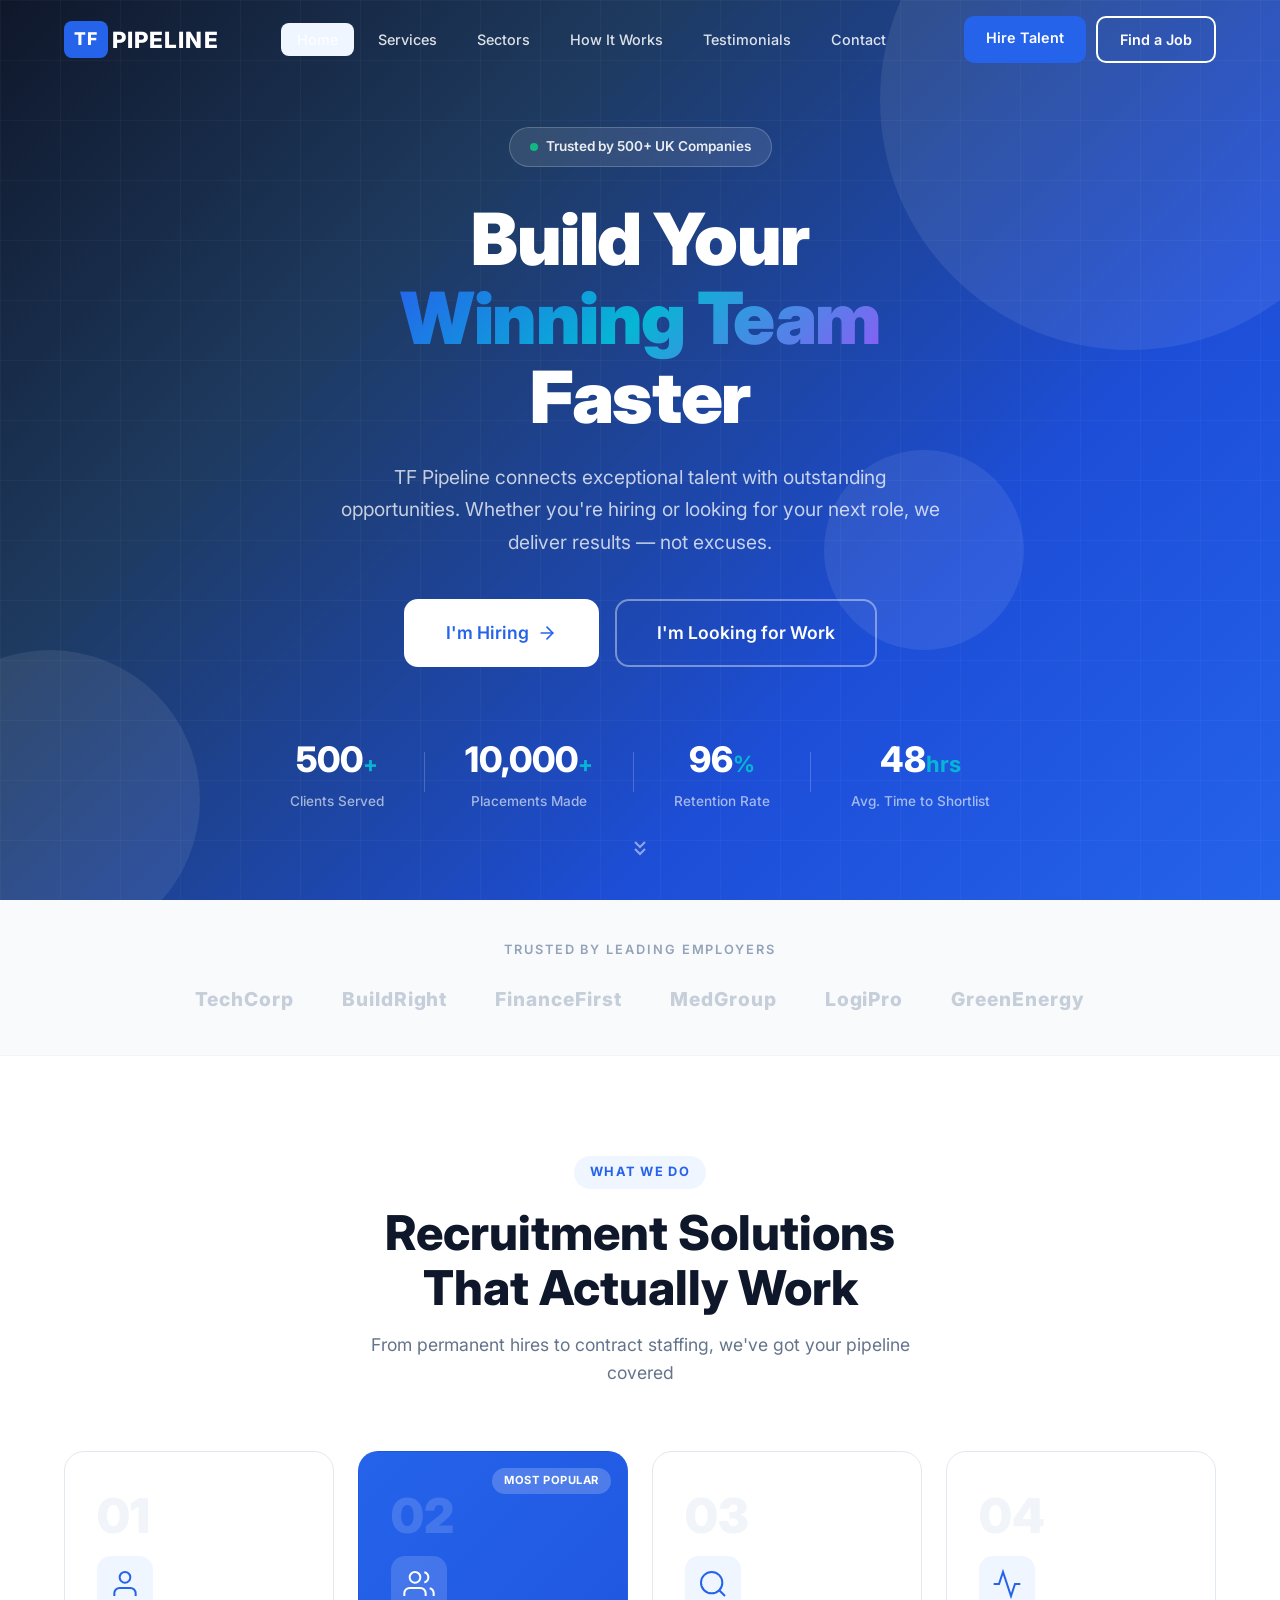
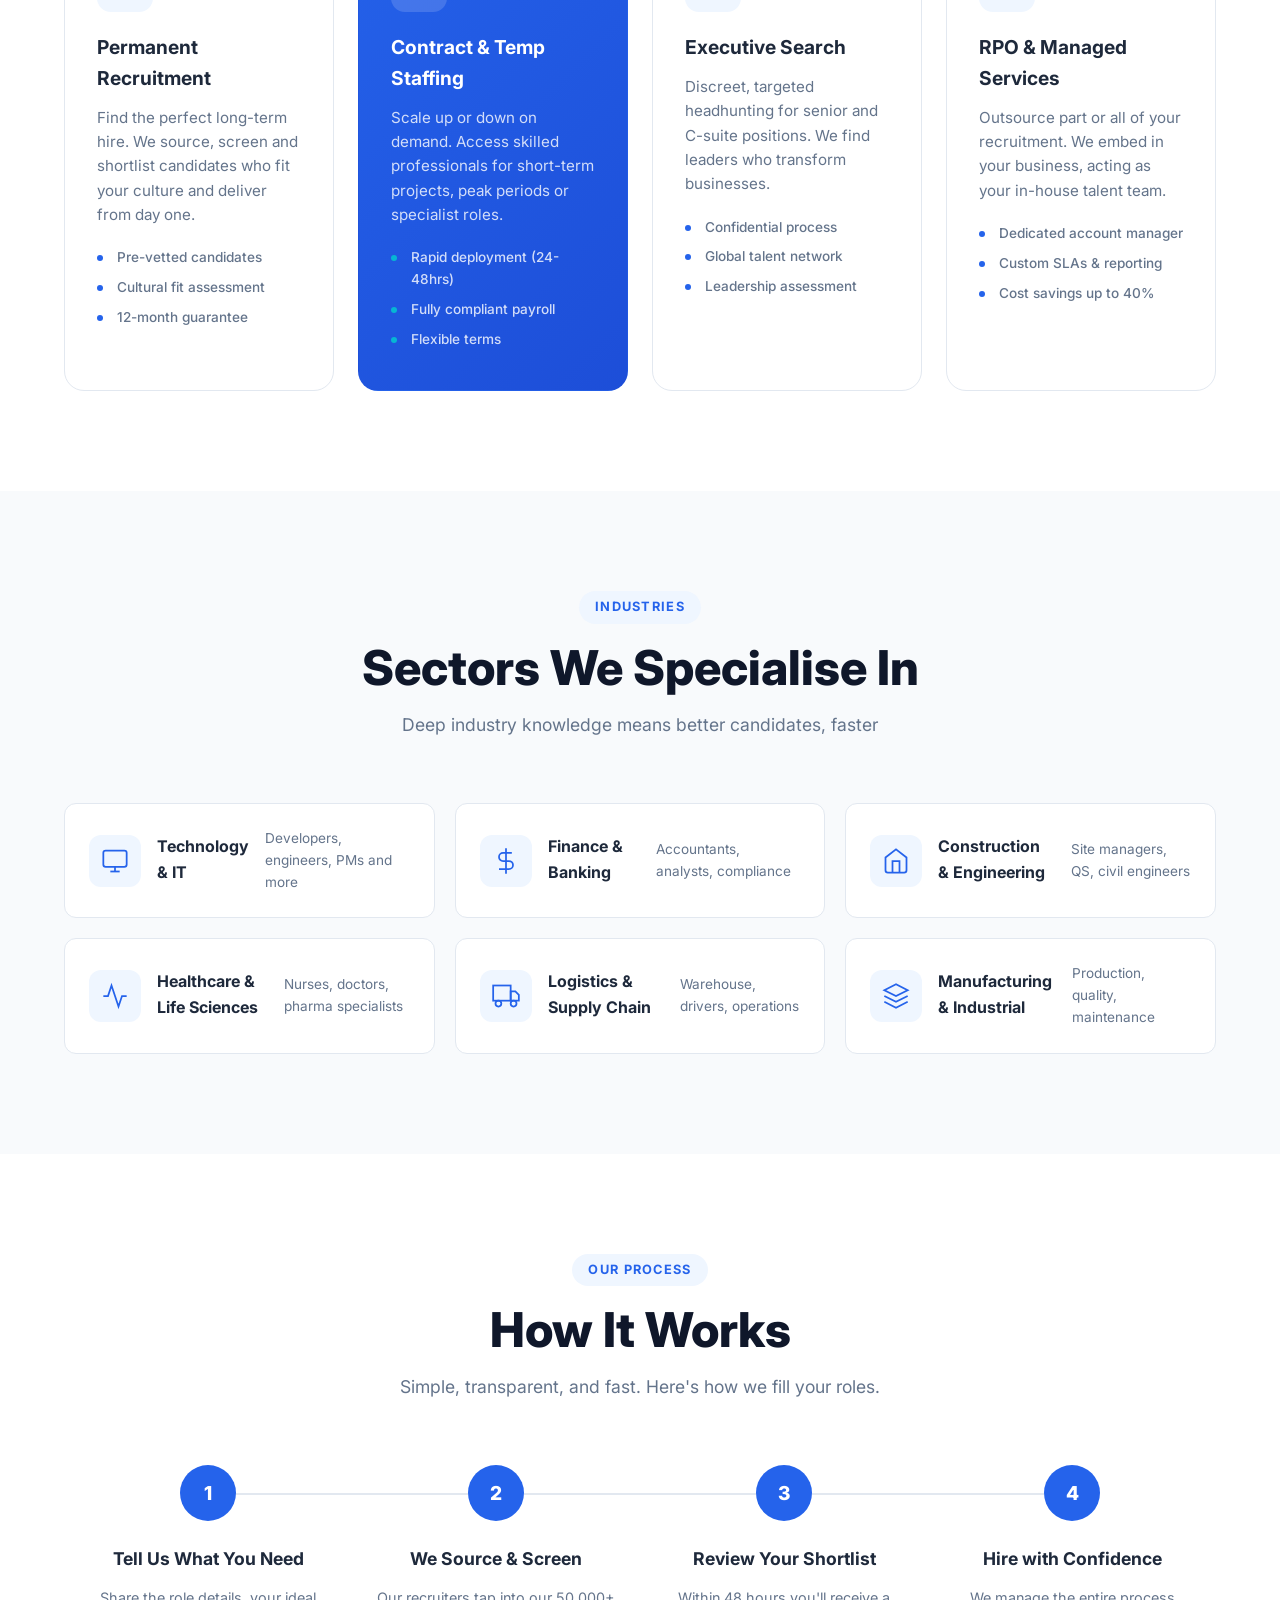
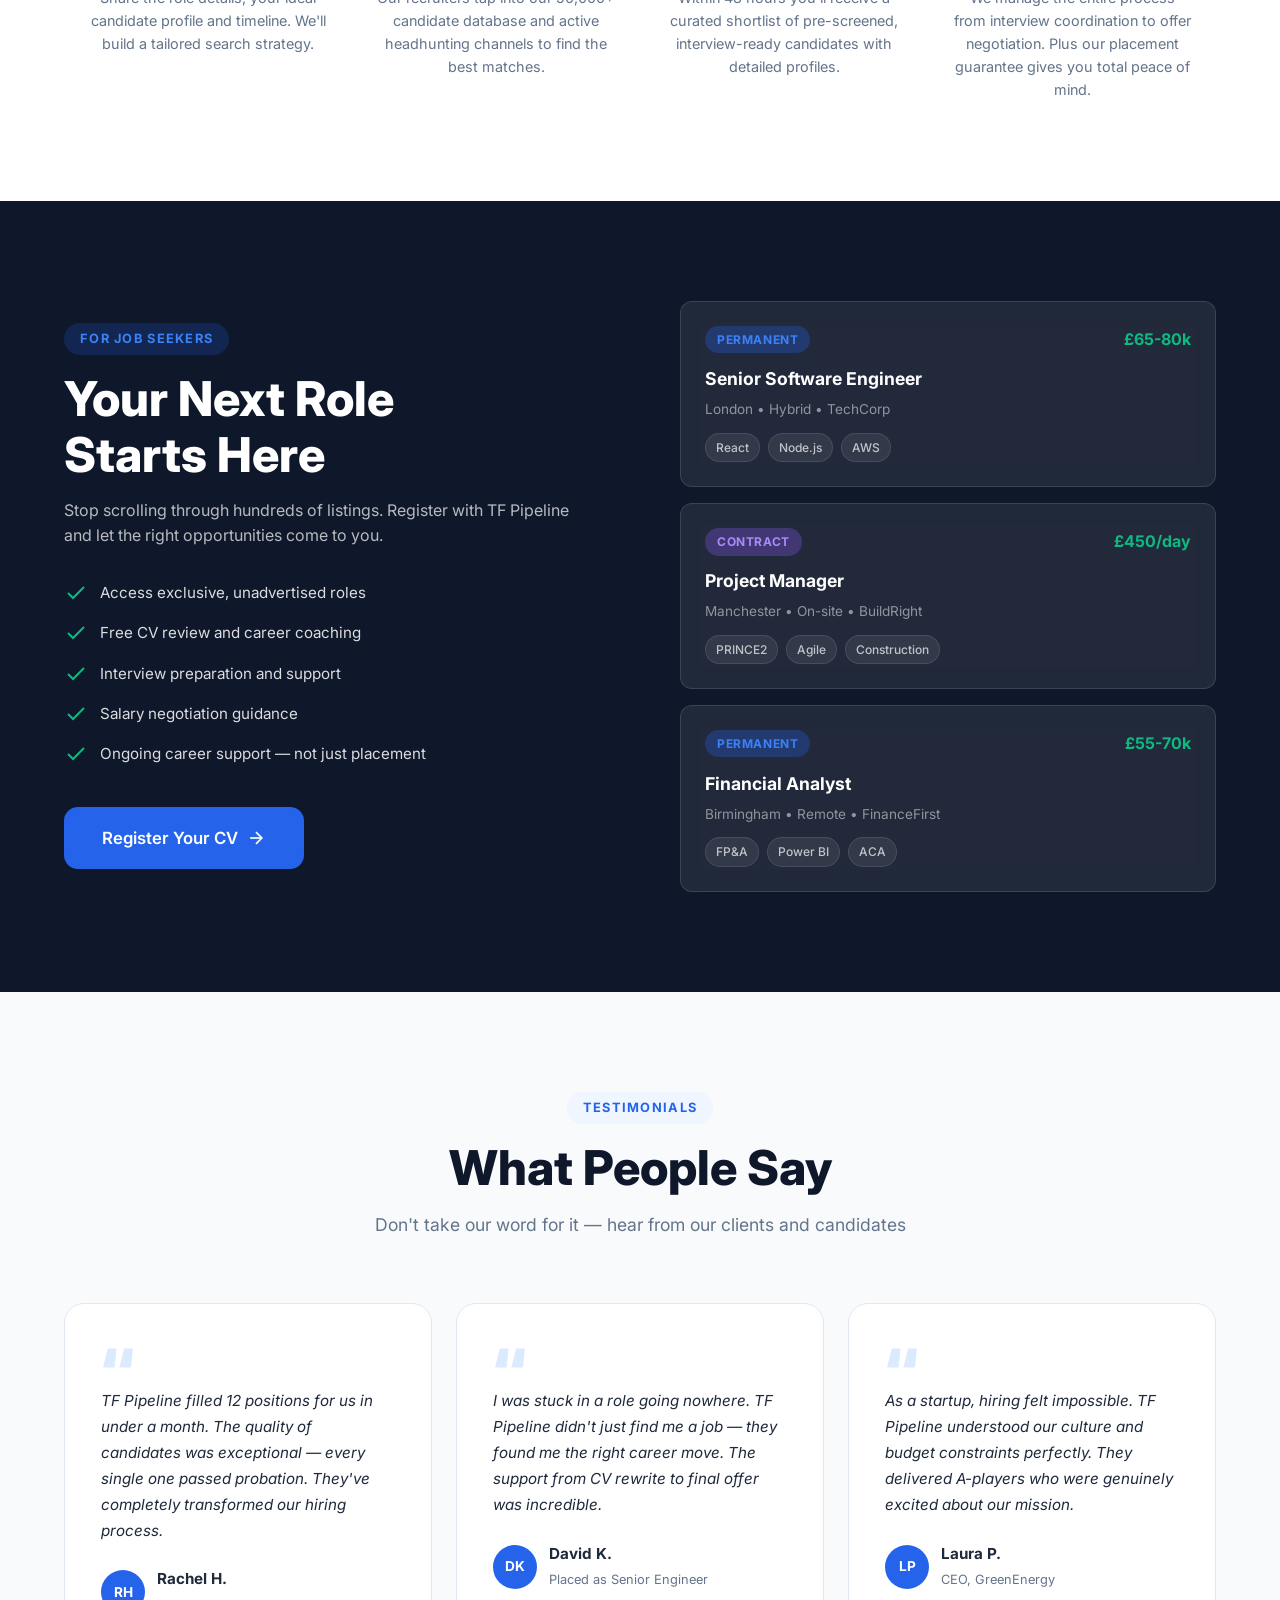
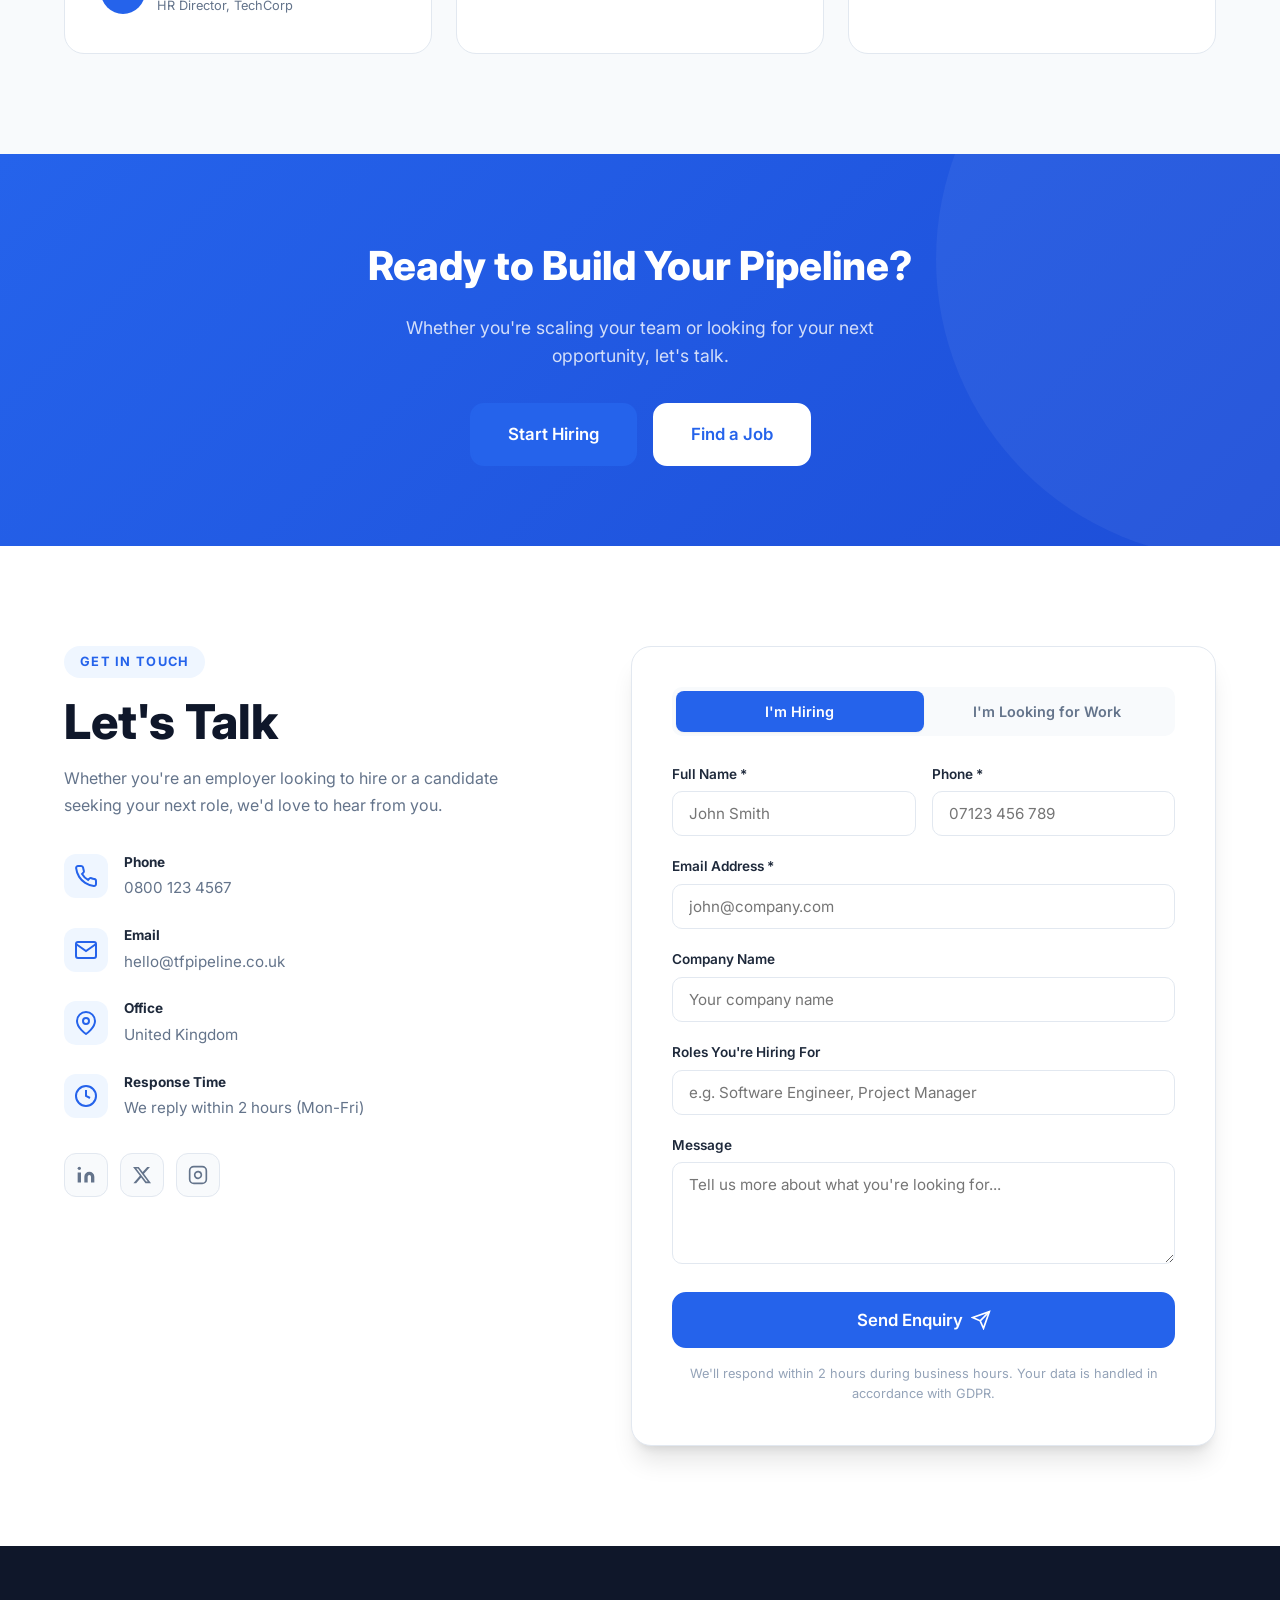
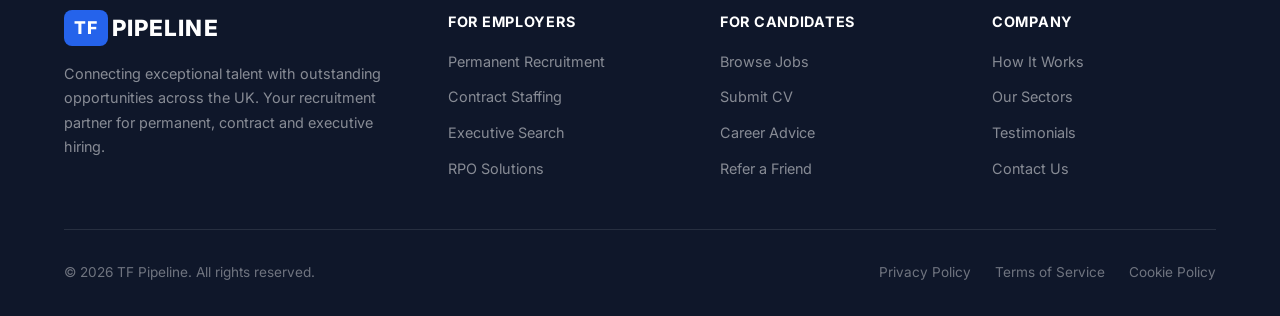
==== index.html @ c21605a0 "Build complete TF Pipeline recruitment website from scratch Professional recruitment agency website " ====
<!DOCTYPE html>
<html lang="en">
<head>
    <meta charset="UTF-8">
    <meta name="viewport" content="width=device-width, initial-scale=1.0">
    <meta name="description" content="TF Pipeline - The UK's leading recruitment agency. Connecting exceptional talent with outstanding opportunities across industries. Fast, reliable, results-driven hiring solutions.">
    <meta name="keywords" content="recruitment, hiring, talent pipeline, staffing, jobs, UK recruitment agency, executive search, contract staffing, permanent recruitment, TF Pipeline">
    <meta name="author" content="TF Pipeline">
    <meta name="robots" content="index, follow">
    <meta property="og:title" content="TF Pipeline | Recruitment That Delivers Results">
    <meta property="og:description" content="The UK's leading recruitment agency. Connecting exceptional talent with outstanding opportunities. Fast, reliable, results-driven.">
    <meta property="og:type" content="website">
    <meta property="og:url" content="https://www.tfpipeline.co.uk">
    <title>TF Pipeline | Recruitment That Delivers Results</title>
    <link rel="canonical" href="https://www.tfpipeline.co.uk">
    <link rel="preconnect" href="https://fonts.googleapis.com">
    <link rel="preconnect" href="https://fonts.gstatic.com" crossorigin>
    <link href="https://fonts.googleapis.com/css2?family=Inter:wght@400;500;600;700;800;900&display=swap" rel="stylesheet">
    <link rel="stylesheet" href="styles.css">
</head>
<body>
    <!-- Navigation -->
    <nav class="navbar" id="navbar">
        <div class="container nav-container">
            <a href="#" class="logo">
                <span class="logo-tf">TF</span>
                <span class="logo-pipeline">PIPELINE</span>
            </a>
            <button class="nav-toggle" id="navToggle" aria-label="Toggle navigation">
                <span></span>
                <span></span>
                <span></span>
            </button>
            <ul class="nav-links" id="navLinks">
                <li><a href="#home">Home</a></li>
                <li><a href="#services">Services</a></li>
                <li><a href="#sectors">Sectors</a></li>
                <li><a href="#how-it-works">How It Works</a></li>
                <li><a href="#testimonials">Testimonials</a></li>
                <li><a href="#contact">Contact</a></li>
            </ul>
            <div class="nav-actions">
                <a href="#contact" class="nav-cta">Hire Talent</a>
                <a href="#jobs" class="nav-cta-outline">Find a Job</a>
            </div>
        </div>
    </nav>

    <!-- Hero Section -->
    <section class="hero" id="home">
        <div class="hero-bg">
            <div class="hero-gradient"></div>
            <div class="hero-grid-pattern"></div>
            <div class="floating-shapes">
                <div class="shape shape-1"></div>
                <div class="shape shape-2"></div>
                <div class="shape shape-3"></div>
            </div>
        </div>
        <div class="container hero-content">
            <div class="hero-badge">
                <span class="badge-dot"></span>
                Trusted by 500+ UK Companies
            </div>
            <h1 class="hero-title">
                Build Your<br>
                <span class="text-gradient">Winning Team</span><br>
                Faster
            </h1>
            <p class="hero-subtitle">
                TF Pipeline connects exceptional talent with outstanding opportunities.
                Whether you're hiring or looking for your next role, we deliver results &mdash; not excuses.
            </p>
            <div class="hero-ctas">
                <a href="#contact" class="btn btn-primary btn-lg">
                    I'm Hiring
                    <svg width="20" height="20" viewBox="0 0 24 24" fill="none" stroke="currentColor" stroke-width="2" stroke-linecap="round" stroke-linejoin="round"><line x1="5" y1="12" x2="19" y2="12"/><polyline points="12 5 19 12 12 19"/></svg>
                </a>
                <a href="#jobs" class="btn btn-outline btn-lg">
                    I'm Looking for Work
                </a>
            </div>
            <div class="hero-stats">
                <div class="stat">
                    <span class="stat-number" data-target="500">0</span><span class="stat-plus">+</span>
                    <span class="stat-label">Clients Served</span>
                </div>
                <div class="stat-divider"></div>
                <div class="stat">
                    <span class="stat-number" data-target="10000">0</span><span class="stat-plus">+</span>
                    <span class="stat-label">Placements Made</span>
                </div>
                <div class="stat-divider"></div>
                <div class="stat">
                    <span class="stat-number" data-target="96">0</span><span class="stat-percent">%</span>
                    <span class="stat-label">Retention Rate</span>
                </div>
                <div class="stat-divider"></div>
                <div class="stat">
                    <span class="stat-number" data-target="48">0</span><span class="stat-unit">hrs</span>
                    <span class="stat-label">Avg. Time to Shortlist</span>
                </div>
            </div>
        </div>
        <div class="hero-scroll">
            <a href="#services" aria-label="Scroll to services">
                <svg width="24" height="24" viewBox="0 0 24 24" fill="none" stroke="currentColor" stroke-width="2"><polyline points="7 13 12 18 17 13"/><polyline points="7 6 12 11 17 6"/></svg>
            </a>
        </div>
    </section>

    <!-- Trusted By Bar -->
    <section class="trusted-bar">
        <div class="container">
            <p class="trusted-label">Trusted by leading employers</p>
            <div class="trusted-logos">
                <div class="trusted-logo">TechCorp</div>
                <div class="trusted-logo">BuildRight</div>
                <div class="trusted-logo">FinanceFirst</div>
                <div class="trusted-logo">MedGroup</div>
                <div class="trusted-logo">LogiPro</div>
                <div class="trusted-logo">GreenEnergy</div>
            </div>
        </div>
    </section>

    <!-- Services Section -->
    <section class="services" id="services">
        <div class="container">
            <div class="section-header">
                <span class="section-tag">What We Do</span>
                <h2 class="section-title">Recruitment Solutions<br>That Actually Work</h2>
                <p class="section-subtitle">From permanent hires to contract staffing, we've got your pipeline covered</p>
            </div>
            <div class="services-grid">
                <div class="service-card">
                    <div class="service-number">01</div>
                    <div class="service-icon">
                        <svg width="32" height="32" viewBox="0 0 24 24" fill="none" stroke="currentColor" stroke-width="1.5"><path d="M20 21v-2a4 4 0 0 0-4-4H8a4 4 0 0 0-4 4v2"/><circle cx="12" cy="7" r="4"/></svg>
                    </div>
                    <h3>Permanent Recruitment</h3>
                    <p>Find the perfect long-term hire. We source, screen and shortlist candidates who fit your culture and deliver from day one.</p>
                    <ul class="service-features">
                        <li>Pre-vetted candidates</li>
                        <li>Cultural fit assessment</li>
                        <li>12-month guarantee</li>
                    </ul>
                </div>
                <div class="service-card featured">
                    <div class="service-badge">Most Popular</div>
                    <div class="service-number">02</div>
                    <div class="service-icon">
                        <svg width="32" height="32" viewBox="0 0 24 24" fill="none" stroke="currentColor" stroke-width="1.5"><path d="M17 21v-2a4 4 0 0 0-4-4H5a4 4 0 0 0-4 4v2"/><circle cx="9" cy="7" r="4"/><path d="M23 21v-2a4 4 0 0 0-3-3.87"/><path d="M16 3.13a4 4 0 0 1 0 7.75"/></svg>
                    </div>
                    <h3>Contract & Temp Staffing</h3>
                    <p>Scale up or down on demand. Access skilled professionals for short-term projects, peak periods or specialist roles.</p>
                    <ul class="service-features">
                        <li>Rapid deployment (24-48hrs)</li>
                        <li>Fully compliant payroll</li>
                        <li>Flexible terms</li>
                    </ul>
                </div>
                <div class="service-card">
                    <div class="service-number">03</div>
                    <div class="service-icon">
                        <svg width="32" height="32" viewBox="0 0 24 24" fill="none" stroke="currentColor" stroke-width="1.5"><circle cx="11" cy="11" r="8"/><line x1="21" y1="21" x2="16.65" y2="16.65"/></svg>
                    </div>
                    <h3>Executive Search</h3>
                    <p>Discreet, targeted headhunting for senior and C-suite positions. We find leaders who transform businesses.</p>
                    <ul class="service-features">
                        <li>Confidential process</li>
                        <li>Global talent network</li>
                        <li>Leadership assessment</li>
                    </ul>
                </div>
                <div class="service-card">
                    <div class="service-number">04</div>
                    <div class="service-icon">
                        <svg width="32" height="32" viewBox="0 0 24 24" fill="none" stroke="currentColor" stroke-width="1.5"><polyline points="22 12 18 12 15 21 9 3 6 12 2 12"/></svg>
                    </div>
                    <h3>RPO & Managed Services</h3>
                    <p>Outsource part or all of your recruitment. We embed in your business, acting as your in-house talent team.</p>
                    <ul class="service-features">
                        <li>Dedicated account manager</li>
                        <li>Custom SLAs & reporting</li>
                        <li>Cost savings up to 40%</li>
                    </ul>
                </div>
            </div>
        </div>
    </section>

    <!-- Sectors Section -->
    <section class="sectors" id="sectors">
        <div class="container">
            <div class="section-header">
                <span class="section-tag">Industries</span>
                <h2 class="section-title">Sectors We Specialise In</h2>
                <p class="section-subtitle">Deep industry knowledge means better candidates, faster</p>
            </div>
            <div class="sectors-grid">
                <div class="sector-card">
                    <div class="sector-icon">
                        <svg width="28" height="28" viewBox="0 0 24 24" fill="none" stroke="currentColor" stroke-width="1.5"><rect x="2" y="3" width="20" height="14" rx="2" ry="2"/><line x1="8" y1="21" x2="16" y2="21"/><line x1="12" y1="17" x2="12" y2="21"/></svg>
                    </div>
                    <h4>Technology & IT</h4>
                    <p>Developers, engineers, PMs and more</p>
                </div>
                <div class="sector-card">
                    <div class="sector-icon">
                        <svg width="28" height="28" viewBox="0 0 24 24" fill="none" stroke="currentColor" stroke-width="1.5"><line x1="12" y1="1" x2="12" y2="23"/><path d="M17 5H9.5a3.5 3.5 0 0 0 0 7h5a3.5 3.5 0 0 1 0 7H6"/></svg>
                    </div>
                    <h4>Finance & Banking</h4>
                    <p>Accountants, analysts, compliance</p>
                </div>
                <div class="sector-card">
                    <div class="sector-icon">
                        <svg width="28" height="28" viewBox="0 0 24 24" fill="none" stroke="currentColor" stroke-width="1.5"><path d="M3 9l9-7 9 7v11a2 2 0 0 1-2 2H5a2 2 0 0 1-2-2z"/><polyline points="9 22 9 12 15 12 15 22"/></svg>
                    </div>
                    <h4>Construction & Engineering</h4>
                    <p>Site managers, QS, civil engineers</p>
                </div>
                <div class="sector-card">
                    <div class="sector-icon">
                        <svg width="28" height="28" viewBox="0 0 24 24" fill="none" stroke="currentColor" stroke-width="1.5"><path d="M22 12h-4l-3 9L9 3l-3 9H2"/></svg>
                    </div>
                    <h4>Healthcare & Life Sciences</h4>
                    <p>Nurses, doctors, pharma specialists</p>
                </div>
                <div class="sector-card">
                    <div class="sector-icon">
                        <svg width="28" height="28" viewBox="0 0 24 24" fill="none" stroke="currentColor" stroke-width="1.5"><rect x="1" y="3" width="15" height="13"/><polygon points="16 8 20 8 23 11 23 16 16 16 16 8"/><circle cx="5.5" cy="18.5" r="2.5"/><circle cx="18.5" cy="18.5" r="2.5"/></svg>
                    </div>
                    <h4>Logistics & Supply Chain</h4>
                    <p>Warehouse, drivers, operations</p>
                </div>
                <div class="sector-card">
                    <div class="sector-icon">
                        <svg width="28" height="28" viewBox="0 0 24 24" fill="none" stroke="currentColor" stroke-width="1.5"><path d="M12 2L2 7l10 5 10-5-10-5z"/><path d="M2 17l10 5 10-5"/><path d="M2 12l10 5 10-5"/></svg>
                    </div>
                    <h4>Manufacturing & Industrial</h4>
                    <p>Production, quality, maintenance</p>
                </div>
            </div>
        </div>
    </section>

    <!-- How It Works -->
    <section class="how-it-works" id="how-it-works">
        <div class="container">
            <div class="section-header">
                <span class="section-tag">Our Process</span>
                <h2 class="section-title">How It Works</h2>
                <p class="section-subtitle">Simple, transparent, and fast. Here's how we fill your roles.</p>
            </div>
            <div class="steps-grid">
                <div class="step-card">
                    <div class="step-number">1</div>
                    <div class="step-line"></div>
                    <h3>Tell Us What You Need</h3>
                    <p>Share the role details, your ideal candidate profile and timeline. We'll build a tailored search strategy.</p>
                </div>
                <div class="step-card">
                    <div class="step-number">2</div>
                    <div class="step-line"></div>
                    <h3>We Source & Screen</h3>
                    <p>Our recruiters tap into our 50,000+ candidate database and active headhunting channels to find the best matches.</p>
                </div>
                <div class="step-card">
                    <div class="step-number">3</div>
                    <div class="step-line"></div>
                    <h3>Review Your Shortlist</h3>
                    <p>Within 48 hours you'll receive a curated shortlist of pre-screened, interview-ready candidates with detailed profiles.</p>
                </div>
                <div class="step-card">
                    <div class="step-number">4</div>
                    <h3>Hire with Confidence</h3>
                    <p>We manage the entire process from interview coordination to offer negotiation. Plus our placement guarantee gives you total peace of mind.</p>
                </div>
            </div>
        </div>
    </section>

    <!-- For Candidates Section -->
    <section class="candidates" id="jobs">
        <div class="container">
            <div class="candidates-grid">
                <div class="candidates-content">
                    <span class="section-tag">For Job Seekers</span>
                    <h2 class="section-title">Your Next Role<br>Starts Here</h2>
                    <p>Stop scrolling through hundreds of listings. Register with TF Pipeline and let the right opportunities come to you.</p>
                    <div class="candidate-perks">
                        <div class="perk">
                            <svg width="24" height="24" viewBox="0 0 24 24" fill="none" stroke="currentColor" stroke-width="2"><polyline points="20 6 9 17 4 12"/></svg>
                            <span>Access exclusive, unadvertised roles</span>
                        </div>
                        <div class="perk">
                            <svg width="24" height="24" viewBox="0 0 24 24" fill="none" stroke="currentColor" stroke-width="2"><polyline points="20 6 9 17 4 12"/></svg>
                            <span>Free CV review and career coaching</span>
                        </div>
                        <div class="perk">
                            <svg width="24" height="24" viewBox="0 0 24 24" fill="none" stroke="currentColor" stroke-width="2"><polyline points="20 6 9 17 4 12"/></svg>
                            <span>Interview preparation and support</span>
                        </div>
                        <div class="perk">
                            <svg width="24" height="24" viewBox="0 0 24 24" fill="none" stroke="currentColor" stroke-width="2"><polyline points="20 6 9 17 4 12"/></svg>
                            <span>Salary negotiation guidance</span>
                        </div>
                        <div class="perk">
                            <svg width="24" height="24" viewBox="0 0 24 24" fill="none" stroke="currentColor" stroke-width="2"><polyline points="20 6 9 17 4 12"/></svg>
                            <span>Ongoing career support &mdash; not just placement</span>
                        </div>
                    </div>
                    <a href="#contact" class="btn btn-primary btn-lg">
                        Register Your CV
                        <svg width="20" height="20" viewBox="0 0 24 24" fill="none" stroke="currentColor" stroke-width="2"><line x1="5" y1="12" x2="19" y2="12"/><polyline points="12 5 19 12 12 19"/></svg>
                    </a>
                </div>
                <div class="candidates-visual">
                    <div class="job-cards-stack">
                        <div class="job-card-preview">
                            <div class="job-card-header">
                                <span class="job-type">Permanent</span>
                                <span class="job-salary">&#163;65-80k</span>
                            </div>
                            <h4>Senior Software Engineer</h4>
                            <p>London &bull; Hybrid &bull; TechCorp</p>
                            <div class="job-tags">
                                <span>React</span><span>Node.js</span><span>AWS</span>
                            </div>
                        </div>
                        <div class="job-card-preview">
                            <div class="job-card-header">
                                <span class="job-type contract">Contract</span>
                                <span class="job-salary">&#163;450/day</span>
                            </div>
                            <h4>Project Manager</h4>
                            <p>Manchester &bull; On-site &bull; BuildRight</p>
                            <div class="job-tags">
                                <span>PRINCE2</span><span>Agile</span><span>Construction</span>
                            </div>
                        </div>
                        <div class="job-card-preview">
                            <div class="job-card-header">
                                <span class="job-type">Permanent</span>
                                <span class="job-salary">&#163;55-70k</span>
                            </div>
                            <h4>Financial Analyst</h4>
                            <p>Birmingham &bull; Remote &bull; FinanceFirst</p>
                            <div class="job-tags">
                                <span>FP&amp;A</span><span>Power BI</span><span>ACA</span>
                            </div>
                        </div>
                    </div>
                </div>
            </div>
        </div>
    </section>

    <!-- Testimonials -->
    <section class="testimonials" id="testimonials">
        <div class="container">
            <div class="section-header">
                <span class="section-tag">Testimonials</span>
                <h2 class="section-title">What People Say</h2>
                <p class="section-subtitle">Don't take our word for it &mdash; hear from our clients and candidates</p>
            </div>
            <div class="testimonials-grid">
                <div class="testimonial-card">
                    <div class="testimonial-quote">&ldquo;</div>
                    <p>TF Pipeline filled 12 positions for us in under a month. The quality of candidates was exceptional &mdash; every single one passed probation. They've completely transformed our hiring process.</p>
                    <div class="testimonial-author">
                        <div class="testimonial-avatar">RH</div>
                        <div>
                            <strong>Rachel H.</strong>
                            <span>HR Director, TechCorp</span>
                        </div>
                    </div>
                </div>
                <div class="testimonial-card">
                    <div class="testimonial-quote">&ldquo;</div>
                    <p>I was stuck in a role going nowhere. TF Pipeline didn't just find me a job &mdash; they found me the right career move. The support from CV rewrite to final offer was incredible.</p>
                    <div class="testimonial-author">
                        <div class="testimonial-avatar">DK</div>
                        <div>
                            <strong>David K.</strong>
                            <span>Placed as Senior Engineer</span>
                        </div>
                    </div>
                </div>
                <div class="testimonial-card">
                    <div class="testimonial-quote">&ldquo;</div>
                    <p>As a startup, hiring felt impossible. TF Pipeline understood our culture and budget constraints perfectly. They delivered A-players who were genuinely excited about our mission.</p>
                    <div class="testimonial-author">
                        <div class="testimonial-avatar">LP</div>
                        <div>
                            <strong>Laura P.</strong>
                            <span>CEO, GreenEnergy</span>
                        </div>
                    </div>
                </div>
            </div>
        </div>
    </section>

    <!-- CTA Section -->
    <section class="cta-section">
        <div class="container">
            <div class="cta-content">
                <h2>Ready to Build Your Pipeline?</h2>
                <p>Whether you're scaling your team or looking for your next opportunity, let's talk.</p>
                <div class="cta-buttons">
                    <a href="#contact" class="btn btn-primary btn-lg">Start Hiring</a>
                    <a href="#contact" class="btn btn-white btn-lg">Find a Job</a>
                </div>
            </div>
        </div>
    </section>

    <!-- Contact Section -->
    <section class="contact" id="contact">
        <div class="container">
            <div class="contact-grid">
                <div class="contact-info">
                    <span class="section-tag">Get In Touch</span>
                    <h2 class="section-title">Let's Talk</h2>
                    <p>Whether you're an employer looking to hire or a candidate seeking your next role, we'd love to hear from you.</p>
                    <div class="contact-details">
                        <div class="contact-item">
                            <svg width="24" height="24" viewBox="0 0 24 24" fill="none" stroke="currentColor" stroke-width="2"><path d="M22 16.92v3a2 2 0 0 1-2.18 2 19.79 19.79 0 0 1-8.63-3.07 19.5 19.5 0 0 1-6-6 19.79 19.79 0 0 1-3.07-8.67A2 2 0 0 1 4.11 2h3a2 2 0 0 1 2 1.72c.127.96.361 1.903.7 2.81a2 2 0 0 1-.45 2.11L8.09 9.91a16 16 0 0 0 6 6l1.27-1.27a2 2 0 0 1 2.11-.45c.907.339 1.85.573 2.81.7A2 2 0 0 1 22 16.92z"/></svg>
                            <div>
                                <strong>Phone</strong>
                                <a href="tel:08001234567">0800 123 4567</a>
                            </div>
                        </div>
                        <div class="contact-item">
                            <svg width="24" height="24" viewBox="0 0 24 24" fill="none" stroke="currentColor" stroke-width="2"><path d="M4 4h16c1.1 0 2 .9 2 2v12c0 1.1-.9 2-2 2H4c-1.1 0-2-.9-2-2V6c0-1.1.9-2 2-2z"/><polyline points="22,6 12,13 2,6"/></svg>
                            <div>
                                <strong>Email</strong>
                                <a href="mailto:hello@tfpipeline.co.uk">hello@tfpipeline.co.uk</a>
                            </div>
                        </div>
                        <div class="contact-item">
                            <svg width="24" height="24" viewBox="0 0 24 24" fill="none" stroke="currentColor" stroke-width="2"><path d="M21 10c0 7-9 13-9 13s-9-6-9-13a9 9 0 0 1 18 0z"/><circle cx="12" cy="10" r="3"/></svg>
                            <div>
                                <strong>Office</strong>
                                <span>United Kingdom</span>
                            </div>
                        </div>
                        <div class="contact-item">
                            <svg width="24" height="24" viewBox="0 0 24 24" fill="none" stroke="currentColor" stroke-width="2"><circle cx="12" cy="12" r="10"/><polyline points="12 6 12 12 16 14"/></svg>
                            <div>
                                <strong>Response Time</strong>
                                <span>We reply within 2 hours (Mon-Fri)</span>
                            </div>
                        </div>
                    </div>
                    <div class="social-links">
                        <a href="#" aria-label="LinkedIn" class="social-link">
                            <svg width="20" height="20" viewBox="0 0 24 24" fill="currentColor"><path d="M16 8a6 6 0 0 1 6 6v7h-4v-7a2 2 0 0 0-2-2 2 2 0 0 0-2 2v7h-4v-7a6 6 0 0 1 6-6z"/><rect x="2" y="9" width="4" height="12"/><circle cx="4" cy="4" r="2"/></svg>
                        </a>
                        <a href="#" aria-label="Twitter" class="social-link">
                            <svg width="20" height="20" viewBox="0 0 24 24" fill="currentColor"><path d="M18.244 2.25h3.308l-7.227 8.26 8.502 11.24H16.17l-5.214-6.817L4.99 21.75H1.68l7.73-8.835L1.254 2.25H8.08l4.713 6.231zm-1.161 17.52h1.833L7.084 4.126H5.117z"/></svg>
                        </a>
                        <a href="#" aria-label="Instagram" class="social-link">
                            <svg width="20" height="20" viewBox="0 0 24 24" fill="none" stroke="currentColor" stroke-width="2"><rect x="2" y="2" width="20" height="20" rx="5" ry="5"/><path d="M16 11.37A4 4 0 1 1 12.63 8 4 4 0 0 1 16 11.37z"/><line x1="17.5" y1="6.5" x2="17.51" y2="6.5"/></svg>
                        </a>
                    </div>
                </div>
                <div class="contact-form-wrapper">
                    <form class="contact-form" id="contactForm">
                        <div class="form-tabs">
                            <button type="button" class="form-tab active" data-tab="employer">I'm Hiring</button>
                            <button type="button" class="form-tab" data-tab="candidate">I'm Looking for Work</button>
                        </div>
                        <div class="form-row">
                            <div class="form-group">
                                <label for="name">Full Name *</label>
                                <input type="text" id="name" name="name" required placeholder="John Smith">
                            </div>
                            <div class="form-group">
                                <label for="phone">Phone *</label>
                                <input type="tel" id="phone" name="phone" required placeholder="07123 456 789">
                            </div>
                        </div>
                        <div class="form-group">
                            <label for="email">Email Address *</label>
                            <input type="email" id="email" name="email" required placeholder="john@company.com">
                        </div>
                        <div class="form-group employer-field">
                            <label for="company">Company Name</label>
                            <input type="text" id="company" name="company" placeholder="Your company name">
                        </div>
                        <div class="form-group employer-field">
                            <label for="roles">Roles You're Hiring For</label>
                            <input type="text" id="roles" name="roles" placeholder="e.g. Software Engineer, Project Manager">
                        </div>
                        <div class="form-group candidate-field" style="display:none;">
                            <label for="cv-upload">Upload CV (PDF, DOC)</label>
                            <div class="file-upload">
                                <input type="file" id="cv-upload" name="cv" accept=".pdf,.doc,.docx">
                                <div class="file-upload-label">
                                    <svg width="24" height="24" viewBox="0 0 24 24" fill="none" stroke="currentColor" stroke-width="2"><path d="M21 15v4a2 2 0 0 1-2 2H5a2 2 0 0 1-2-2v-4"/><polyline points="17 8 12 3 7 8"/><line x1="12" y1="3" x2="12" y2="15"/></svg>
                                    <span>Click to upload or drag and drop</span>
                                </div>
                            </div>
                        </div>
                        <div class="form-group candidate-field" style="display:none;">
                            <label for="desired-role">Desired Role / Industry</label>
                            <input type="text" id="desired-role" name="desired-role" placeholder="e.g. Marketing Manager, Finance">
                        </div>
                        <div class="form-group">
                            <label for="message">Message</label>
                            <textarea id="message" name="message" rows="4" placeholder="Tell us more about what you're looking for..."></textarea>
                        </div>
                        <button type="submit" class="btn btn-primary btn-lg btn-full">
                            Send Enquiry
                            <svg width="20" height="20" viewBox="0 0 24 24" fill="none" stroke="currentColor" stroke-width="2"><line x1="22" y1="2" x2="11" y2="13"/><polygon points="22 2 15 22 11 13 2 9 22 2"/></svg>
                        </button>
                        <p class="form-note">We'll respond within 2 hours during business hours. Your data is handled in accordance with GDPR.</p>
                    </form>
                </div>
            </div>
        </div>
    </section>

    <!-- Footer -->
    <footer class="footer">
        <div class="container">
            <div class="footer-grid">
                <div class="footer-brand">
                    <a href="#" class="logo">
                        <span class="logo-tf">TF</span>
                        <span class="logo-pipeline">PIPELINE</span>
                    </a>
                    <p>Connecting exceptional talent with outstanding opportunities across the UK. Your recruitment partner for permanent, contract and executive hiring.</p>
                </div>
                <div class="footer-links">
                    <h4>For Employers</h4>
                    <ul>
                        <li><a href="#services">Permanent Recruitment</a></li>
                        <li><a href="#services">Contract Staffing</a></li>
                        <li><a href="#services">Executive Search</a></li>
                        <li><a href="#services">RPO Solutions</a></li>
                    </ul>
                </div>
                <div class="footer-links">
                    <h4>For Candidates</h4>
                    <ul>
                        <li><a href="#jobs">Browse Jobs</a></li>
                        <li><a href="#contact">Submit CV</a></li>
                        <li><a href="#jobs">Career Advice</a></li>
                        <li><a href="#contact">Refer a Friend</a></li>
                    </ul>
                </div>
                <div class="footer-links">
                    <h4>Company</h4>
                    <ul>
                        <li><a href="#how-it-works">How It Works</a></li>
                        <li><a href="#sectors">Our Sectors</a></li>
                        <li><a href="#testimonials">Testimonials</a></li>
                        <li><a href="#contact">Contact Us</a></li>
                    </ul>
                </div>
            </div>
            <div class="footer-bottom">
                <p>&copy; 2026 TF Pipeline. All rights reserved.</p>
                <div class="footer-legal">
                    <a href="#">Privacy Policy</a>
                    <a href="#">Terms of Service</a>
                    <a href="#">Cookie Policy</a>
                </div>
            </div>
        </div>
    </footer>

    <!-- Back to Top -->
    <button class="back-to-top" id="backToTop" aria-label="Back to top">
        <svg width="24" height="24" viewBox="0 0 24 24" fill="none" stroke="currentColor" stroke-width="2"><polyline points="18 15 12 9 6 15"/></svg>
    </button>

    <script src="script.js"></script>
</body>
</html>
---- styles.css ----
/* ==========================================
   TF PIPELINE - RECRUITMENT WEBSITE STYLES
   ========================================== */

/* CSS Variables */
:root {
    --primary: #2563eb;
    --primary-dark: #1d4ed8;
    --primary-light: #3b82f6;
    --primary-50: #eff6ff;
    --primary-100: #dbeafe;
    --secondary: #0f172a;
    --accent: #06b6d4;
    --accent-2: #8b5cf6;
    --success: #10b981;
    --warning: #f59e0b;
    --text: #1e293b;
    --text-light: #64748b;
    --text-lighter: #94a3b8;
    --bg: #ffffff;
    --bg-alt: #f8fafc;
    --bg-dark: #0f172a;
    --border: #e2e8f0;
    --border-light: #f1f5f9;
    --shadow-sm: 0 1px 2px rgba(0,0,0,0.05);
    --shadow: 0 4px 6px -1px rgba(0,0,0,0.1), 0 2px 4px -2px rgba(0,0,0,0.1);
    --shadow-md: 0 10px 15px -3px rgba(0,0,0,0.1), 0 4px 6px -4px rgba(0,0,0,0.1);
    --shadow-lg: 0 20px 25px -5px rgba(0,0,0,0.1), 0 8px 10px -6px rgba(0,0,0,0.1);
    --shadow-xl: 0 25px 50px -12px rgba(0,0,0,0.25);
    --radius: 12px;
    --radius-lg: 20px;
    --radius-full: 9999px;
    --transition: 0.3s cubic-bezier(0.4, 0, 0.2, 1);
    --font: 'Inter', -apple-system, BlinkMacSystemFont, 'Segoe UI', sans-serif;
}

/* Reset */
*, *::before, *::after {
    margin: 0;
    padding: 0;
    box-sizing: border-box;
}

html {
    scroll-behavior: smooth;
    scroll-padding-top: 80px;
}

body {
    font-family: var(--font);
    color: var(--text);
    background: var(--bg);
    line-height: 1.6;
    -webkit-font-smoothing: antialiased;
    overflow-x: hidden;
}

img { max-width: 100%; display: block; }
a { text-decoration: none; color: inherit; }
ul { list-style: none; }

.container {
    max-width: 1200px;
    margin: 0 auto;
    padding: 0 24px;
}

/* ==========================================
   TYPOGRAPHY
   ========================================== */
.section-tag {
    display: inline-block;
    font-size: 0.8rem;
    font-weight: 700;
    text-transform: uppercase;
    letter-spacing: 0.1em;
    color: var(--primary);
    background: var(--primary-50);
    padding: 6px 16px;
    border-radius: var(--radius-full);
    margin-bottom: 16px;
}

.section-title {
    font-size: clamp(2rem, 4vw, 3rem);
    font-weight: 800;
    line-height: 1.15;
    color: var(--secondary);
    margin-bottom: 16px;
}

.section-subtitle {
    font-size: 1.1rem;
    color: var(--text-light);
    max-width: 600px;
    margin: 0 auto;
}

.section-header {
    text-align: center;
    margin-bottom: 64px;
}

.text-gradient {
    background: linear-gradient(135deg, var(--primary) 0%, var(--accent) 50%, var(--accent-2) 100%);
    -webkit-background-clip: text;
    background-clip: text;
    -webkit-text-fill-color: transparent;
}

/* ==========================================
   BUTTONS
   ========================================== */
.btn {
    display: inline-flex;
    align-items: center;
    gap: 8px;
    font-family: var(--font);
    font-weight: 600;
    font-size: 0.95rem;
    padding: 12px 28px;
    border-radius: var(--radius);
    border: 2px solid transparent;
    cursor: pointer;
    transition: all var(--transition);
    white-space: nowrap;
}

.btn-primary {
    background: var(--primary);
    color: white;
    border-color: var(--primary);
}

.btn-primary:hover {
    background: var(--primary-dark);
    border-color: var(--primary-dark);
    transform: translateY(-2px);
    box-shadow: 0 8px 25px rgba(37, 99, 235, 0.35);
}

.btn-outline {
    background: transparent;
    color: var(--primary);
    border-color: var(--primary);
}

.btn-outline:hover {
    background: var(--primary);
    color: white;
    transform: translateY(-2px);
}

.btn-white {
    background: white;
    color: var(--primary);
    border-color: white;
}

.btn-white:hover {
    background: var(--primary-50);
    transform: translateY(-2px);
}

.btn-lg {
    padding: 16px 36px;
    font-size: 1.05rem;
    border-radius: 14px;
}

.btn-full {
    width: 100%;
    justify-content: center;
}

/* ==========================================
   NAVBAR
   ========================================== */
.navbar {
    position: fixed;
    top: 0;
    left: 0;
    right: 0;
    z-index: 1000;
    padding: 16px 0;
    transition: all var(--transition);
    background: transparent;
}

.navbar.scrolled {
    background: rgba(255,255,255,0.95);
    backdrop-filter: blur(20px);
    -webkit-backdrop-filter: blur(20px);
    box-shadow: var(--shadow);
    padding: 10px 0;
}

.nav-container {
    display: flex;
    align-items: center;
    justify-content: space-between;
    gap: 32px;
}

.logo {
    display: flex;
    align-items: center;
    gap: 4px;
    font-weight: 800;
    font-size: 1.4rem;
    z-index: 1001;
}

.logo-tf {
    background: var(--primary);
    color: white;
    padding: 4px 10px;
    border-radius: 8px;
    font-size: 1.1rem;
    letter-spacing: 0.05em;
}

.logo-pipeline {
    color: var(--secondary);
    letter-spacing: 0.05em;
}

.navbar:not(.scrolled) .logo-pipeline {
    color: white;
}

.nav-links {
    display: flex;
    align-items: center;
    gap: 8px;
}

.nav-links a {
    font-size: 0.9rem;
    font-weight: 500;
    padding: 8px 16px;
    border-radius: 8px;
    transition: all var(--transition);
    color: var(--text-light);
}

.navbar:not(.scrolled) .nav-links a {
    color: rgba(255,255,255,0.85);
}

.nav-links a:hover,
.nav-links a.active {
    color: var(--primary);
    background: var(--primary-50);
}

.navbar:not(.scrolled) .nav-links a:hover {
    color: white;
    background: rgba(255,255,255,0.15);
}

.nav-actions {
    display: flex;
    gap: 10px;
    z-index: 1001;
}

.nav-cta {
    font-size: 0.9rem;
    font-weight: 600;
    padding: 10px 22px;
    border-radius: 10px;
    background: var(--primary);
    color: white !important;
    transition: all var(--transition);
}

.nav-cta:hover {
    background: var(--primary-dark);
    transform: translateY(-1px);
}

.nav-cta-outline {
    font-size: 0.9rem;
    font-weight: 600;
    padding: 10px 22px;
    border-radius: 10px;
    border: 2px solid var(--primary);
    color: var(--primary);
    transition: all var(--transition);
}

.navbar:not(.scrolled) .nav-cta-outline {
    border-color: white;
    color: white;
}

.nav-cta-outline:hover {
    background: var(--primary);
    color: white !important;
    border-color: var(--primary);
}

.nav-toggle {
    display: none;
    flex-direction: column;
    gap: 5px;
    background: none;
    border: none;
    cursor: pointer;
    padding: 4px;
    z-index: 1001;
}

.nav-toggle span {
    width: 24px;
    height: 2px;
    background: var(--secondary);
    transition: all var(--transition);
    border-radius: 2px;
}

.navbar:not(.scrolled) .nav-toggle span {
    background: white;
}

.nav-toggle.active span:nth-child(1) {
    transform: rotate(45deg) translate(5px, 5px);
}
.nav-toggle.active span:nth-child(2) {
    opacity: 0;
}
.nav-toggle.active span:nth-child(3) {
    transform: rotate(-45deg) translate(5px, -5px);
}

/* ==========================================
   HERO
   ========================================== */
.hero {
    position: relative;
    min-height: 100vh;
    display: flex;
    align-items: center;
    padding: 120px 0 80px;
    overflow: hidden;
}

.hero-bg {
    position: absolute;
    inset: 0;
    z-index: 0;
}

.hero-gradient {
    position: absolute;
    inset: 0;
    background: linear-gradient(135deg, #0f172a 0%, #1e3a5f 30%, #1d4ed8 70%, #2563eb 100%);
}

.hero-grid-pattern {
    position: absolute;
    inset: 0;
    background-image:
        linear-gradient(rgba(255,255,255,0.03) 1px, transparent 1px),
        linear-gradient(90deg, rgba(255,255,255,0.03) 1px, transparent 1px);
    background-size: 60px 60px;
}

.floating-shapes .shape {
    position: absolute;
    border-radius: 50%;
    opacity: 0.08;
    background: white;
}

.shape-1 {
    width: 500px;
    height: 500px;
    top: -150px;
    right: -100px;
    animation: float 20s ease-in-out infinite;
}

.shape-2 {
    width: 300px;
    height: 300px;
    bottom: -50px;
    left: -100px;
    animation: float 15s ease-in-out infinite reverse;
}

.shape-3 {
    width: 200px;
    height: 200px;
    top: 50%;
    right: 20%;
    animation: float 18s ease-in-out infinite 5s;
}

@keyframes float {
    0%, 100% { transform: translate(0, 0) scale(1); }
    33% { transform: translate(30px, -30px) scale(1.05); }
    66% { transform: translate(-20px, 20px) scale(0.95); }
}

.hero-content {
    position: relative;
    z-index: 1;
    text-align: center;
    max-width: 850px;
    margin: 0 auto;
}

.hero-badge {
    display: inline-flex;
    align-items: center;
    gap: 8px;
    background: rgba(255,255,255,0.1);
    border: 1px solid rgba(255,255,255,0.2);
    color: rgba(255,255,255,0.9);
    font-size: 0.85rem;
    font-weight: 600;
    padding: 8px 20px;
    border-radius: var(--radius-full);
    margin-bottom: 32px;
    backdrop-filter: blur(10px);
}

.badge-dot {
    width: 8px;
    height: 8px;
    background: var(--success);
    border-radius: 50%;
    animation: pulse-dot 2s ease-in-out infinite;
}

@keyframes pulse-dot {
    0%, 100% { opacity: 1; transform: scale(1); }
    50% { opacity: 0.5; transform: scale(1.5); }
}

.hero-title {
    font-size: clamp(2.8rem, 6vw, 4.5rem);
    font-weight: 900;
    line-height: 1.1;
    color: white;
    margin-bottom: 24px;
    letter-spacing: -0.02em;
}

.hero-subtitle {
    font-size: 1.2rem;
    color: rgba(255,255,255,0.75);
    max-width: 600px;
    margin: 0 auto 40px;
    line-height: 1.7;
}

.hero-ctas {
    display: flex;
    gap: 16px;
    justify-content: center;
    flex-wrap: wrap;
    margin-bottom: 64px;
}

.hero .btn-primary {
    background: white;
    color: var(--primary);
    border-color: white;
    font-size: 1.1rem;
    padding: 18px 40px;
}

.hero .btn-primary:hover {
    background: var(--primary-50);
    box-shadow: 0 8px 30px rgba(255,255,255,0.3);
}

.hero .btn-outline {
    color: white;
    border-color: rgba(255,255,255,0.4);
    font-size: 1.1rem;
    padding: 18px 40px;
}

.hero .btn-outline:hover {
    background: rgba(255,255,255,0.15);
    border-color: white;
    color: white;
}

.hero-stats {
    display: flex;
    align-items: center;
    justify-content: center;
    gap: 40px;
    flex-wrap: wrap;
}

.stat {
    text-align: center;
}

.stat-number {
    font-size: 2.2rem;
    font-weight: 800;
    color: white;
    display: inline;
}

.stat-plus, .stat-percent, .stat-unit {
    font-size: 1.4rem;
    font-weight: 700;
    color: var(--accent);
}

.stat-label {
    display: block;
    font-size: 0.85rem;
    color: rgba(255,255,255,0.6);
    margin-top: 4px;
    font-weight: 500;
}

.stat-divider {
    width: 1px;
    height: 40px;
    background: rgba(255,255,255,0.2);
}

.hero-scroll {
    position: absolute;
    bottom: 32px;
    left: 50%;
    transform: translateX(-50%);
    z-index: 1;
}

.hero-scroll a {
    color: rgba(255,255,255,0.5);
    animation: bounce 2s ease-in-out infinite;
    display: block;
}

@keyframes bounce {
    0%, 100% { transform: translateY(0); }
    50% { transform: translateY(8px); }
}

/* ==========================================
   TRUSTED BAR
   ========================================== */
.trusted-bar {
    padding: 40px 0;
    background: var(--bg-alt);
    border-bottom: 1px solid var(--border-light);
}

.trusted-label {
    text-align: center;
    font-size: 0.8rem;
    font-weight: 600;
    text-transform: uppercase;
    letter-spacing: 0.15em;
    color: var(--text-lighter);
    margin-bottom: 24px;
}

.trusted-logos {
    display: flex;
    align-items: center;
    justify-content: center;
    gap: 48px;
    flex-wrap: wrap;
}

.trusted-logo {
    font-size: 1.2rem;
    font-weight: 800;
    color: var(--text-lighter);
    letter-spacing: 0.05em;
    opacity: 0.5;
    transition: opacity var(--transition);
}

.trusted-logo:hover {
    opacity: 0.8;
}

/* ==========================================
   SERVICES
   ========================================== */
.services {
    padding: 100px 0;
    background: var(--bg);
}

.services-grid {
    display: grid;
    grid-template-columns: repeat(4, 1fr);
    gap: 24px;
}

.service-card {
    position: relative;
    padding: 40px 32px;
    background: var(--bg);
    border: 1px solid var(--border);
    border-radius: var(--radius-lg);
    transition: all var(--transition);
    overflow: hidden;
}

.service-card::before {
    content: '';
    position: absolute;
    top: 0;
    left: 0;
    right: 0;
    height: 3px;
    background: linear-gradient(90deg, var(--primary), var(--accent));
    transform: scaleX(0);
    transition: transform var(--transition);
}

.service-card:hover {
    transform: translateY(-8px);
    box-shadow: var(--shadow-lg);
    border-color: var(--primary-100);
}

.service-card:hover::before {
    transform: scaleX(1);
}

.service-card.featured {
    background: linear-gradient(135deg, var(--primary) 0%, var(--primary-dark) 100%);
    color: white;
    border-color: transparent;
}

.service-card.featured::before {
    display: none;
}

.service-card.featured:hover {
    box-shadow: 0 20px 40px rgba(37, 99, 235, 0.35);
}

.service-badge {
    position: absolute;
    top: 16px;
    right: 16px;
    background: rgba(255,255,255,0.2);
    color: white;
    font-size: 0.7rem;
    font-weight: 700;
    text-transform: uppercase;
    letter-spacing: 0.05em;
    padding: 4px 12px;
    border-radius: var(--radius-full);
}

.service-number {
    font-size: 3rem;
    font-weight: 900;
    color: var(--border-light);
    line-height: 1;
    margin-bottom: 16px;
}

.service-card.featured .service-number {
    color: rgba(255,255,255,0.15);
}

.service-icon {
    width: 56px;
    height: 56px;
    display: flex;
    align-items: center;
    justify-content: center;
    background: var(--primary-50);
    border-radius: 14px;
    margin-bottom: 20px;
    color: var(--primary);
}

.service-card.featured .service-icon {
    background: rgba(255,255,255,0.15);
    color: white;
}

.service-card h3 {
    font-size: 1.2rem;
    font-weight: 700;
    margin-bottom: 12px;
}

.service-card p {
    font-size: 0.95rem;
    color: var(--text-light);
    line-height: 1.6;
    margin-bottom: 20px;
}

.service-card.featured p {
    color: rgba(255,255,255,0.8);
}

.service-features {
    display: flex;
    flex-direction: column;
    gap: 8px;
}

.service-features li {
    font-size: 0.85rem;
    font-weight: 500;
    color: var(--text-light);
    padding-left: 20px;
    position: relative;
}

.service-features li::before {
    content: '';
    position: absolute;
    left: 0;
    top: 8px;
    width: 6px;
    height: 6px;
    background: var(--primary);
    border-radius: 50%;
}

.service-card.featured .service-features li {
    color: rgba(255,255,255,0.8);
}

.service-card.featured .service-features li::before {
    background: var(--accent);
}

/* ==========================================
   SECTORS
   ========================================== */
.sectors {
    padding: 100px 0;
    background: var(--bg-alt);
}

.sectors-grid {
    display: grid;
    grid-template-columns: repeat(3, 1fr);
    gap: 20px;
}

.sector-card {
    display: flex;
    align-items: center;
    gap: 16px;
    padding: 24px;
    background: var(--bg);
    border: 1px solid var(--border);
    border-radius: var(--radius);
    transition: all var(--transition);
}

.sector-card:hover {
    transform: translateY(-4px);
    box-shadow: var(--shadow-md);
    border-color: var(--primary-100);
}

.sector-icon {
    width: 52px;
    height: 52px;
    display: flex;
    align-items: center;
    justify-content: center;
    background: var(--primary-50);
    border-radius: 12px;
    color: var(--primary);
    flex-shrink: 0;
}

.sector-card h4 {
    font-size: 1rem;
    font-weight: 700;
    margin-bottom: 2px;
}

.sector-card p {
    font-size: 0.85rem;
    color: var(--text-light);
}

/* ==========================================
   HOW IT WORKS
   ========================================== */
.how-it-works {
    padding: 100px 0;
    background: var(--bg);
}

.steps-grid {
    display: grid;
    grid-template-columns: repeat(4, 1fr);
    gap: 0;
    position: relative;
}

.step-card {
    text-align: center;
    padding: 0 24px;
    position: relative;
}

.step-number {
    width: 56px;
    height: 56px;
    display: flex;
    align-items: center;
    justify-content: center;
    margin: 0 auto 24px;
    background: var(--primary);
    color: white;
    font-size: 1.2rem;
    font-weight: 800;
    border-radius: 50%;
    position: relative;
    z-index: 2;
}

.step-line {
    position: absolute;
    top: 28px;
    left: calc(50% + 28px);
    right: calc(-50% + 28px);
    height: 2px;
    background: var(--border);
    z-index: 1;
}

.step-card:last-child .step-line {
    display: none;
}

.step-card h3 {
    font-size: 1.1rem;
    font-weight: 700;
    margin-bottom: 12px;
}

.step-card p {
    font-size: 0.9rem;
    color: var(--text-light);
    line-height: 1.6;
}

/* ==========================================
   CANDIDATES / JOBS
   ========================================== */
.candidates {
    padding: 100px 0;
    background: var(--bg-dark);
    color: white;
    overflow: hidden;
}

.candidates-grid {
    display: grid;
    grid-template-columns: 1fr 1fr;
    gap: 80px;
    align-items: center;
}

.candidates .section-tag {
    background: rgba(37, 99, 235, 0.2);
    color: var(--primary-light);
}

.candidates .section-title {
    color: white;
}

.candidates p {
    color: rgba(255,255,255,0.7);
    margin-bottom: 32px;
}

.candidate-perks {
    display: flex;
    flex-direction: column;
    gap: 16px;
    margin-bottom: 40px;
}

.perk {
    display: flex;
    align-items: center;
    gap: 12px;
    color: rgba(255,255,255,0.85);
    font-size: 0.95rem;
}

.perk svg {
    color: var(--success);
    flex-shrink: 0;
}

.candidates .btn-primary {
    background: var(--primary);
    color: white;
    border-color: var(--primary);
}

.candidates .btn-primary:hover {
    background: var(--primary-dark);
    border-color: var(--primary-dark);
}

.candidates-visual {
    position: relative;
}

.job-cards-stack {
    display: flex;
    flex-direction: column;
    gap: 16px;
    position: relative;
}

.job-card-preview {
    background: rgba(255,255,255,0.08);
    border: 1px solid rgba(255,255,255,0.12);
    border-radius: var(--radius);
    padding: 24px;
    backdrop-filter: blur(10px);
    transition: all var(--transition);
}

.job-card-preview:hover {
    background: rgba(255,255,255,0.12);
    transform: translateX(8px);
    border-color: rgba(255,255,255,0.2);
}

.job-card-header {
    display: flex;
    justify-content: space-between;
    align-items: center;
    margin-bottom: 12px;
}

.job-type {
    font-size: 0.75rem;
    font-weight: 700;
    text-transform: uppercase;
    letter-spacing: 0.05em;
    padding: 4px 12px;
    border-radius: var(--radius-full);
    background: rgba(37, 99, 235, 0.3);
    color: var(--primary-light);
}

.job-type.contract {
    background: rgba(139, 92, 246, 0.3);
    color: #a78bfa;
}

.job-salary {
    font-size: 1rem;
    font-weight: 700;
    color: var(--success);
}

.job-card-preview h4 {
    font-size: 1.1rem;
    font-weight: 700;
    margin-bottom: 6px;
    color: white;
}

.job-card-preview p {
    font-size: 0.85rem;
    color: rgba(255,255,255,0.5);
    margin-bottom: 12px;
}

.job-tags {
    display: flex;
    gap: 8px;
    flex-wrap: wrap;
}

.job-tags span {
    font-size: 0.75rem;
    font-weight: 500;
    padding: 4px 10px;
    border-radius: var(--radius-full);
    background: rgba(255,255,255,0.08);
    color: rgba(255,255,255,0.7);
    border: 1px solid rgba(255,255,255,0.1);
}

/* ==========================================
   TESTIMONIALS
   ========================================== */
.testimonials {
    padding: 100px 0;
    background: var(--bg-alt);
}

.testimonials-grid {
    display: grid;
    grid-template-columns: repeat(3, 1fr);
    gap: 24px;
}

.testimonial-card {
    background: var(--bg);
    border: 1px solid var(--border);
    border-radius: var(--radius-lg);
    padding: 36px;
    transition: all var(--transition);
    position: relative;
}

.testimonial-card:hover {
    transform: translateY(-6px);
    box-shadow: var(--shadow-lg);
}

.testimonial-quote {
    font-size: 4rem;
    font-weight: 900;
    color: var(--primary-100);
    line-height: 1;
    margin-bottom: -16px;
}

.testimonial-card p {
    font-size: 0.95rem;
    color: var(--text);
    line-height: 1.7;
    margin-bottom: 24px;
    font-style: italic;
}

.testimonial-author {
    display: flex;
    align-items: center;
    gap: 12px;
}

.testimonial-avatar {
    width: 44px;
    height: 44px;
    display: flex;
    align-items: center;
    justify-content: center;
    background: var(--primary);
    color: white;
    font-weight: 700;
    font-size: 0.85rem;
    border-radius: 50%;
}

.testimonial-author strong {
    display: block;
    font-size: 0.95rem;
}

.testimonial-author span {
    font-size: 0.8rem;
    color: var(--text-light);
}

/* ==========================================
   CTA SECTION
   ========================================== */
.cta-section {
    padding: 80px 0;
    background: linear-gradient(135deg, var(--primary) 0%, var(--primary-dark) 100%);
    position: relative;
    overflow: hidden;
}

.cta-section::before {
    content: '';
    position: absolute;
    top: -50%;
    right: -20%;
    width: 600px;
    height: 600px;
    background: rgba(255,255,255,0.05);
    border-radius: 50%;
}

.cta-content {
    text-align: center;
    position: relative;
    z-index: 1;
}

.cta-content h2 {
    font-size: clamp(1.8rem, 3.5vw, 2.5rem);
    font-weight: 800;
    color: white;
    margin-bottom: 16px;
}

.cta-content p {
    font-size: 1.1rem;
    color: rgba(255,255,255,0.8);
    margin-bottom: 32px;
    max-width: 500px;
    margin-left: auto;
    margin-right: auto;
}

.cta-buttons {
    display: flex;
    gap: 16px;
    justify-content: center;
    flex-wrap: wrap;
}

/* ==========================================
   CONTACT
   ========================================== */
.contact {
    padding: 100px 0;
    background: var(--bg);
}

.contact-grid {
    display: grid;
    grid-template-columns: 1fr 1.2fr;
    gap: 80px;
    align-items: start;
}

.contact-info p {
    color: var(--text-light);
    margin-bottom: 32px;
    line-height: 1.7;
}

.contact-details {
    display: flex;
    flex-direction: column;
    gap: 24px;
    margin-bottom: 32px;
}

.contact-item {
    display: flex;
    align-items: center;
    gap: 16px;
}

.contact-item svg {
    width: 44px;
    height: 44px;
    padding: 10px;
    background: var(--primary-50);
    border-radius: 12px;
    color: var(--primary);
    flex-shrink: 0;
}

.contact-item strong {
    display: block;
    font-size: 0.85rem;
    margin-bottom: 2px;
}

.contact-item a,
.contact-item span {
    font-size: 0.95rem;
    color: var(--text-light);
}

.contact-item a:hover {
    color: var(--primary);
}

.social-links {
    display: flex;
    gap: 12px;
}

.social-link {
    width: 44px;
    height: 44px;
    display: flex;
    align-items: center;
    justify-content: center;
    background: var(--bg-alt);
    border: 1px solid var(--border);
    border-radius: 12px;
    color: var(--text-light);
    transition: all var(--transition);
}

.social-link:hover {
    background: var(--primary);
    color: white;
    border-color: var(--primary);
    transform: translateY(-2px);
}

/* Contact Form */
.contact-form-wrapper {
    background: var(--bg);
    border: 1px solid var(--border);
    border-radius: var(--radius-lg);
    padding: 40px;
    box-shadow: var(--shadow-lg);
}

.form-tabs {
    display: flex;
    background: var(--bg-alt);
    border-radius: 10px;
    padding: 4px;
    margin-bottom: 28px;
}

.form-tab {
    flex: 1;
    padding: 12px;
    text-align: center;
    font-size: 0.9rem;
    font-weight: 600;
    border: none;
    background: none;
    cursor: pointer;
    border-radius: 8px;
    transition: all var(--transition);
    color: var(--text-light);
    font-family: var(--font);
}

.form-tab.active {
    background: var(--primary);
    color: white;
    box-shadow: var(--shadow-sm);
}

.form-row {
    display: grid;
    grid-template-columns: 1fr 1fr;
    gap: 16px;
}

.form-group {
    margin-bottom: 20px;
}

.form-group label {
    display: block;
    font-size: 0.85rem;
    font-weight: 600;
    color: var(--text);
    margin-bottom: 6px;
}

.form-group input,
.form-group select,
.form-group textarea {
    width: 100%;
    padding: 12px 16px;
    font-family: var(--font);
    font-size: 0.95rem;
    border: 1.5px solid var(--border);
    border-radius: 10px;
    background: var(--bg);
    color: var(--text);
    transition: all var(--transition);
    outline: none;
}

.form-group input:focus,
.form-group select:focus,
.form-group textarea:focus {
    border-color: var(--primary);
    box-shadow: 0 0 0 3px var(--primary-100);
}

.form-group textarea {
    resize: vertical;
    min-height: 100px;
}

.file-upload {
    position: relative;
}

.file-upload input[type="file"] {
    position: absolute;
    inset: 0;
    opacity: 0;
    cursor: pointer;
}

.file-upload-label {
    display: flex;
    flex-direction: column;
    align-items: center;
    gap: 8px;
    padding: 24px;
    border: 2px dashed var(--border);
    border-radius: 10px;
    color: var(--text-light);
    font-size: 0.9rem;
    text-align: center;
    transition: all var(--transition);
}

.file-upload:hover .file-upload-label {
    border-color: var(--primary);
    background: var(--primary-50);
    color: var(--primary);
}

.form-note {
    font-size: 0.8rem;
    color: var(--text-lighter);
    text-align: center;
    margin-top: 16px;
}

/* ==========================================
   FOOTER
   ========================================== */
.footer {
    background: var(--bg-dark);
    color: rgba(255,255,255,0.7);
    padding: 64px 0 32px;
}

.footer-grid {
    display: grid;
    grid-template-columns: 1.5fr 1fr 1fr 1fr;
    gap: 48px;
    margin-bottom: 48px;
}

.footer-brand p {
    font-size: 0.9rem;
    margin-top: 16px;
    line-height: 1.7;
    color: rgba(255,255,255,0.5);
}

.footer .logo-pipeline {
    color: white;
}

.footer-links h4 {
    font-size: 0.9rem;
    font-weight: 700;
    color: white;
    margin-bottom: 16px;
    text-transform: uppercase;
    letter-spacing: 0.05em;
}

.footer-links ul {
    display: flex;
    flex-direction: column;
    gap: 10px;
}

.footer-links a {
    font-size: 0.9rem;
    color: rgba(255,255,255,0.5);
    transition: color var(--transition);
}

.footer-links a:hover {
    color: white;
}

.footer-bottom {
    display: flex;
    justify-content: space-between;
    align-items: center;
    padding-top: 32px;
    border-top: 1px solid rgba(255,255,255,0.1);
    font-size: 0.85rem;
    color: rgba(255,255,255,0.4);
}

.footer-legal {
    display: flex;
    gap: 24px;
}

.footer-legal a {
    color: rgba(255,255,255,0.4);
    transition: color var(--transition);
}

.footer-legal a:hover {
    color: white;
}

/* ==========================================
   BACK TO TOP
   ========================================== */
.back-to-top {
    position: fixed;
    bottom: 32px;
    right: 32px;
    width: 48px;
    height: 48px;
    display: flex;
    align-items: center;
    justify-content: center;
    background: var(--primary);
    color: white;
    border: none;
    border-radius: 50%;
    cursor: pointer;
    box-shadow: var(--shadow-lg);
    transition: all var(--transition);
    opacity: 0;
    visibility: hidden;
    transform: translateY(20px);
    z-index: 999;
}

.back-to-top.visible {
    opacity: 1;
    visibility: visible;
    transform: translateY(0);
}

.back-to-top:hover {
    background: var(--primary-dark);
    transform: translateY(-4px);
}

/* ==========================================
   SCROLL ANIMATIONS
   ========================================== */
.animate-on-scroll {
    opacity: 0;
    transform: translateY(30px);
    transition: all 0.6s cubic-bezier(0.4, 0, 0.2, 1);
}

.animate-on-scroll.animated {
    opacity: 1;
    transform: translateY(0);
}

/* ==========================================
   RESPONSIVE
   ========================================== */
@media (max-width: 1024px) {
    .services-grid {
        grid-template-columns: repeat(2, 1fr);
    }

    .steps-grid {
        grid-template-columns: repeat(2, 1fr);
        gap: 40px;
    }

    .step-line {
        display: none;
    }

    .footer-grid {
        grid-template-columns: 1fr 1fr;
        gap: 32px;
    }
}

@media (max-width: 768px) {
    .nav-links,
    .nav-actions {
        display: none;
        position: fixed;
        top: 0;
        left: 0;
        right: 0;
        bottom: 0;
        flex-direction: column;
        align-items: center;
        justify-content: center;
        background: var(--bg-dark);
        gap: 16px;
        z-index: 1000;
    }

    .nav-links.active {
        display: flex;
    }

    .nav-links a {
        color: white !important;
        font-size: 1.2rem;
        padding: 12px 24px;
    }

    .nav-toggle {
        display: flex;
    }

    .hero {
        padding: 100px 0 60px;
        min-height: auto;
    }

    .hero-title {
        font-size: 2.5rem;
    }

    .hero-stats {
        gap: 24px;
    }

    .stat-divider {
        display: none;
    }

    .hero-ctas .btn {
        width: 100%;
        justify-content: center;
    }

    .services-grid {
        grid-template-columns: 1fr;
    }

    .sectors-grid {
        grid-template-columns: 1fr;
    }

    .steps-grid {
        grid-template-columns: 1fr;
    }

    .candidates-grid {
        grid-template-columns: 1fr;
        gap: 48px;
    }

    .testimonials-grid {
        grid-template-columns: 1fr;
    }

    .contact-grid {
        grid-template-columns: 1fr;
        gap: 48px;
    }

    .form-row {
        grid-template-columns: 1fr;
    }

    .footer-grid {
        grid-template-columns: 1fr;
        gap: 32px;
    }

    .footer-bottom {
        flex-direction: column;
        gap: 16px;
        text-align: center;
    }

    .cta-buttons {
        flex-direction: column;
        align-items: center;
    }

    .hero-scroll {
        display: none;
    }
}

@media (max-width: 480px) {
    .container {
        padding: 0 16px;
    }

    .hero-title {
        font-size: 2rem;
    }

    .section-title {
        font-size: 1.8rem;
    }

    .contact-form-wrapper {
        padding: 24px;
    }

    .service-card {
        padding: 28px 24px;
    }

    .hero-stats {
        flex-direction: column;
        gap: 16px;
    }
}
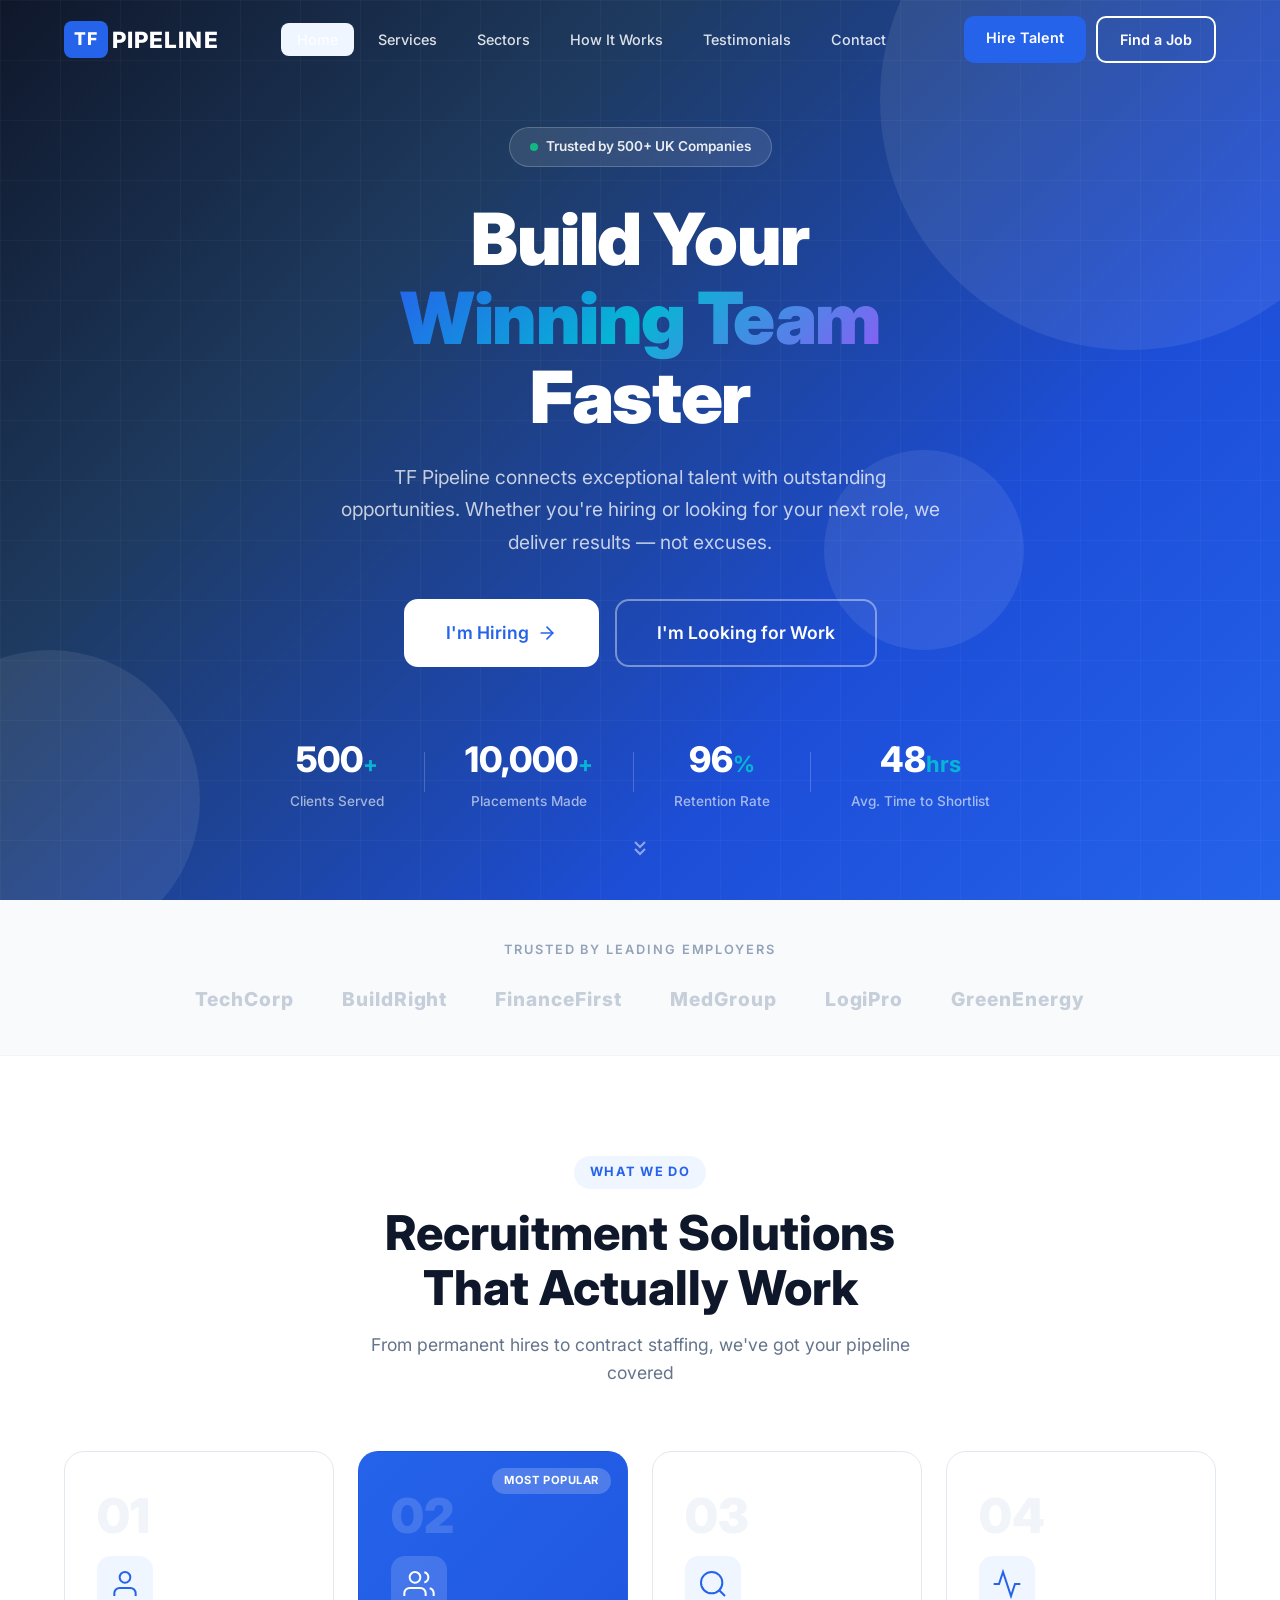
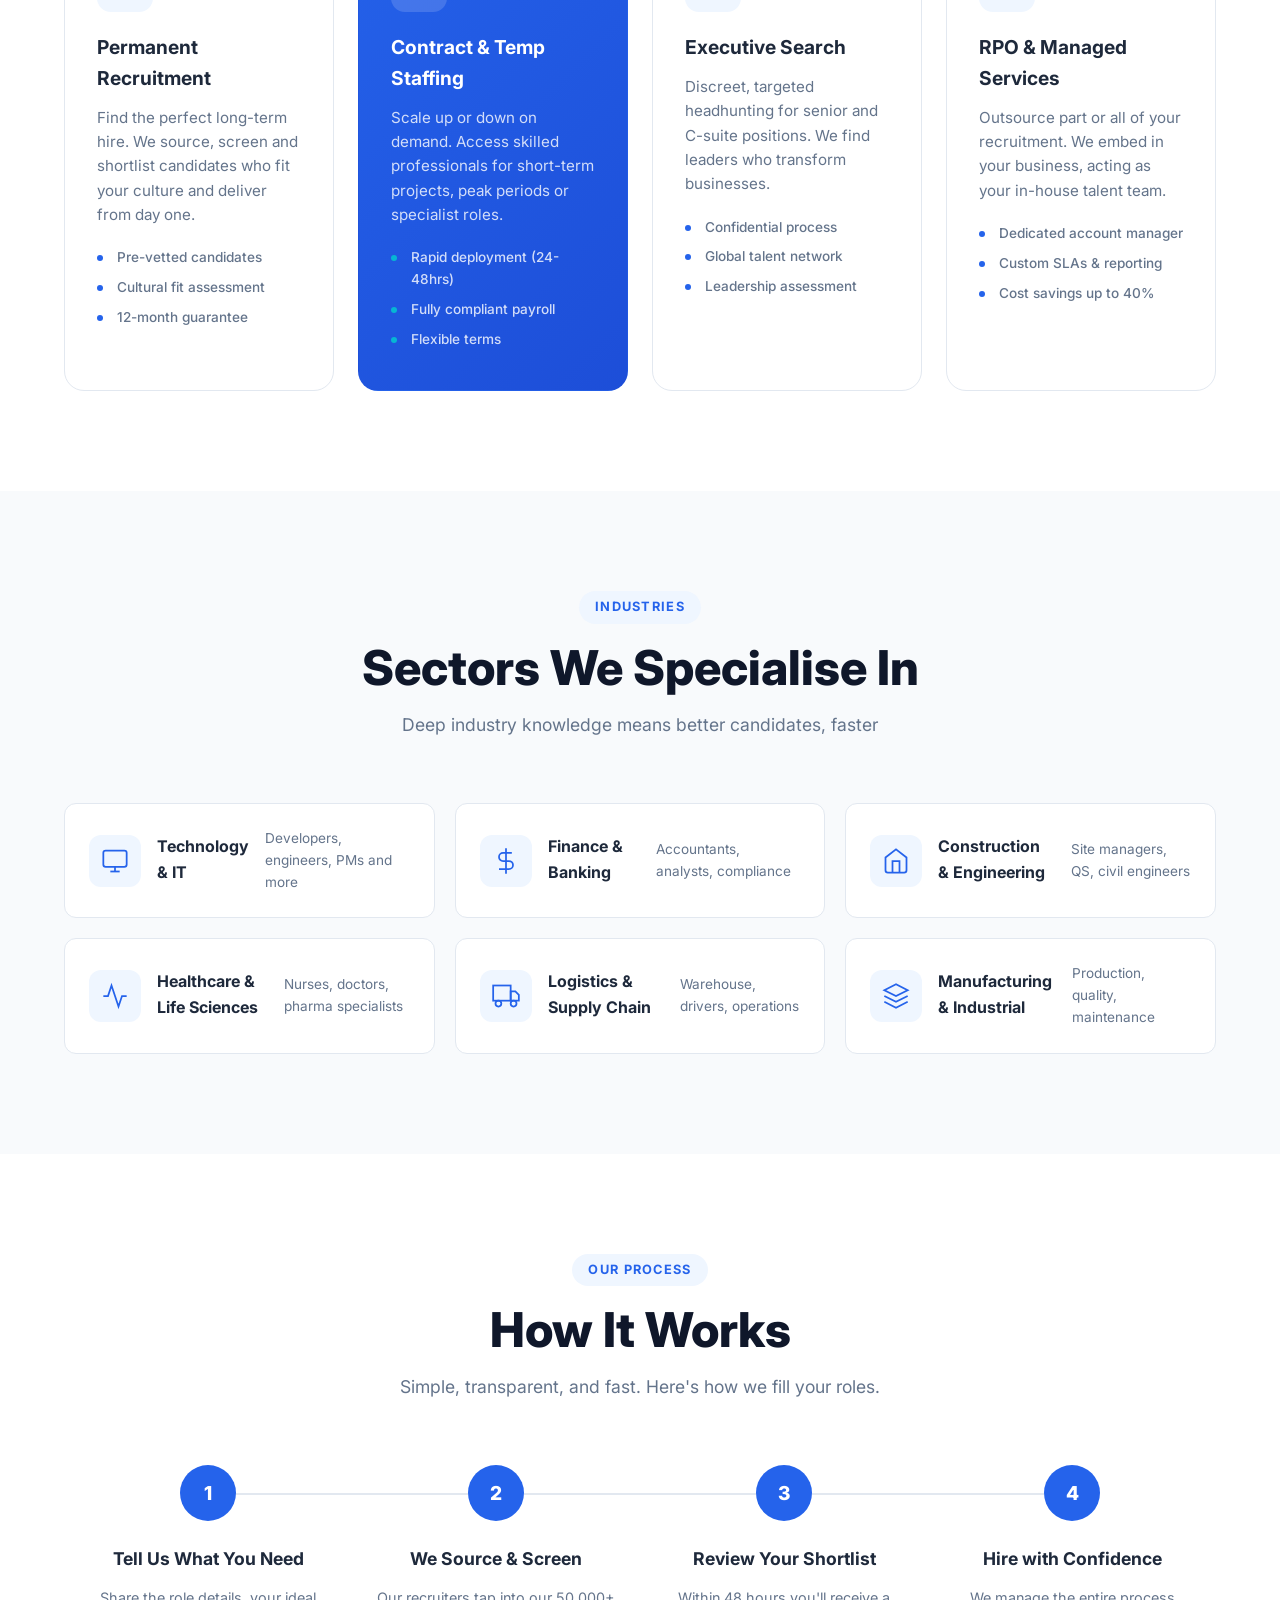
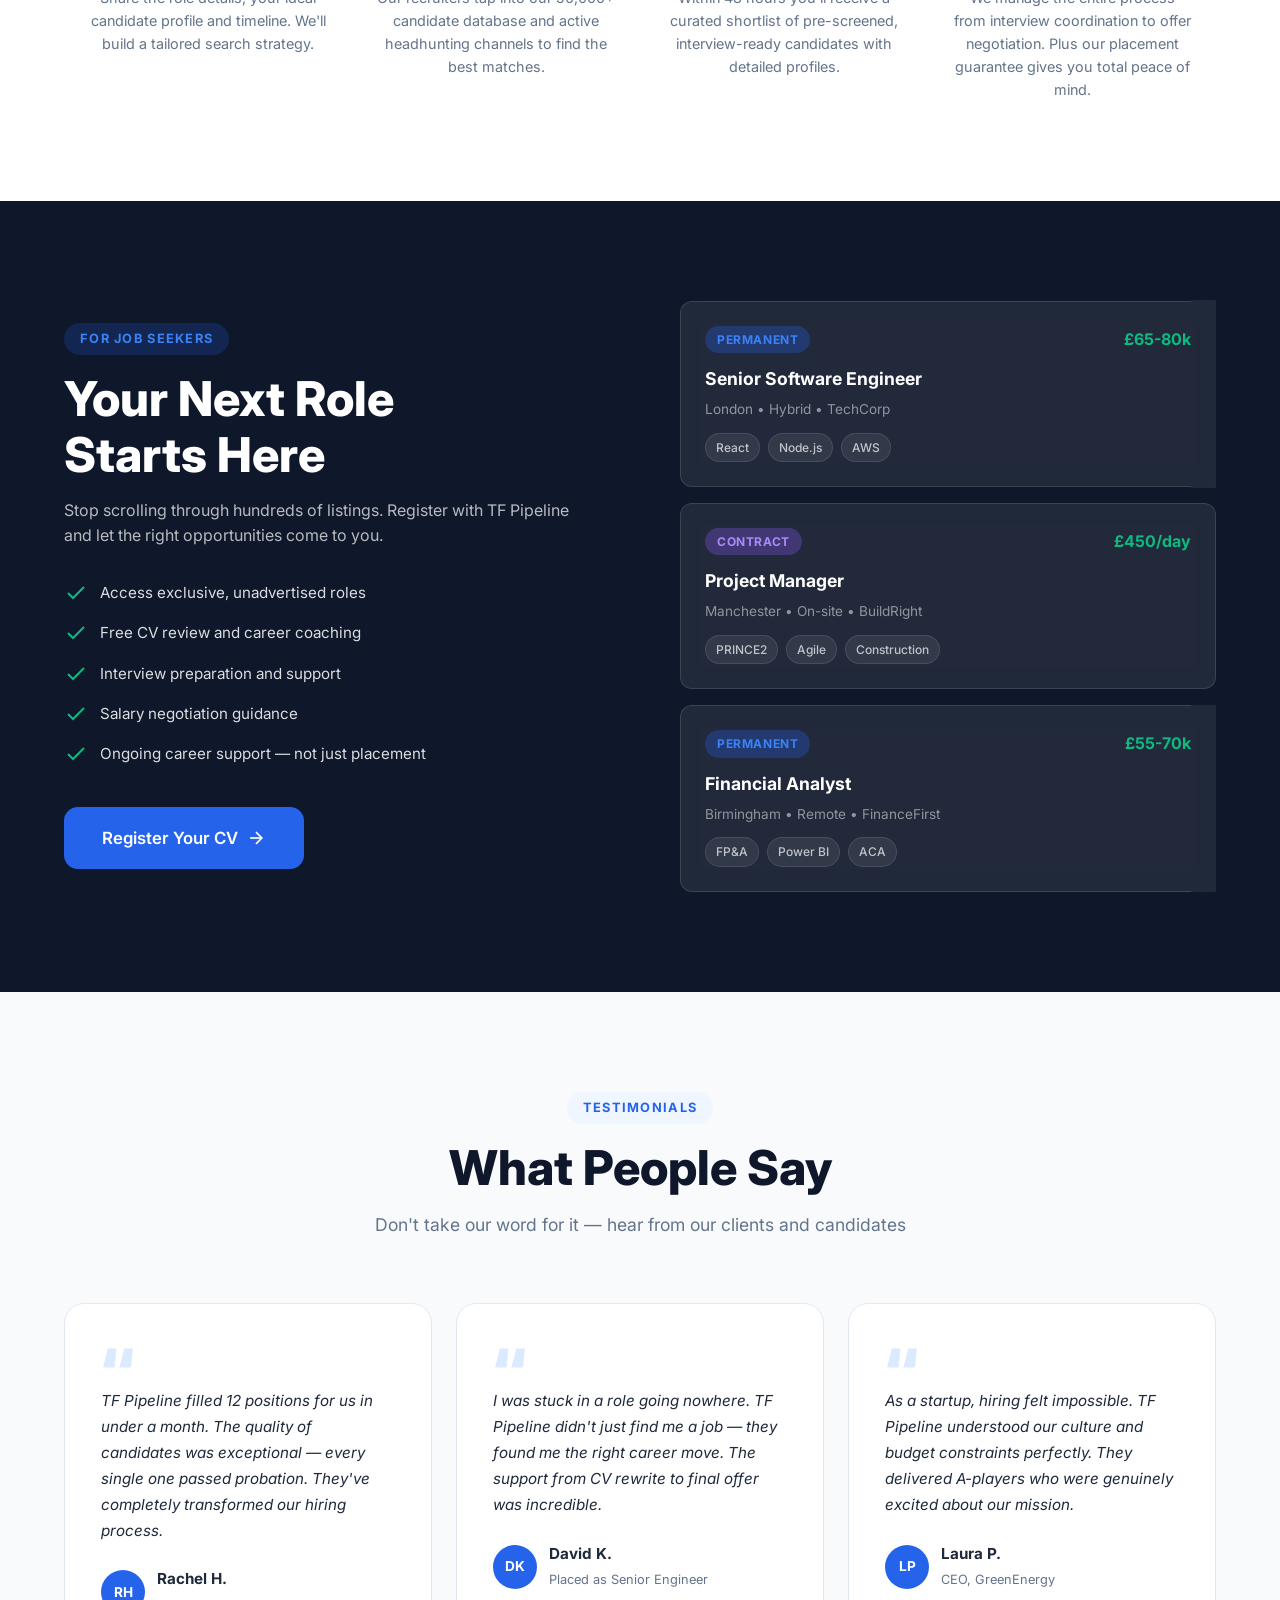
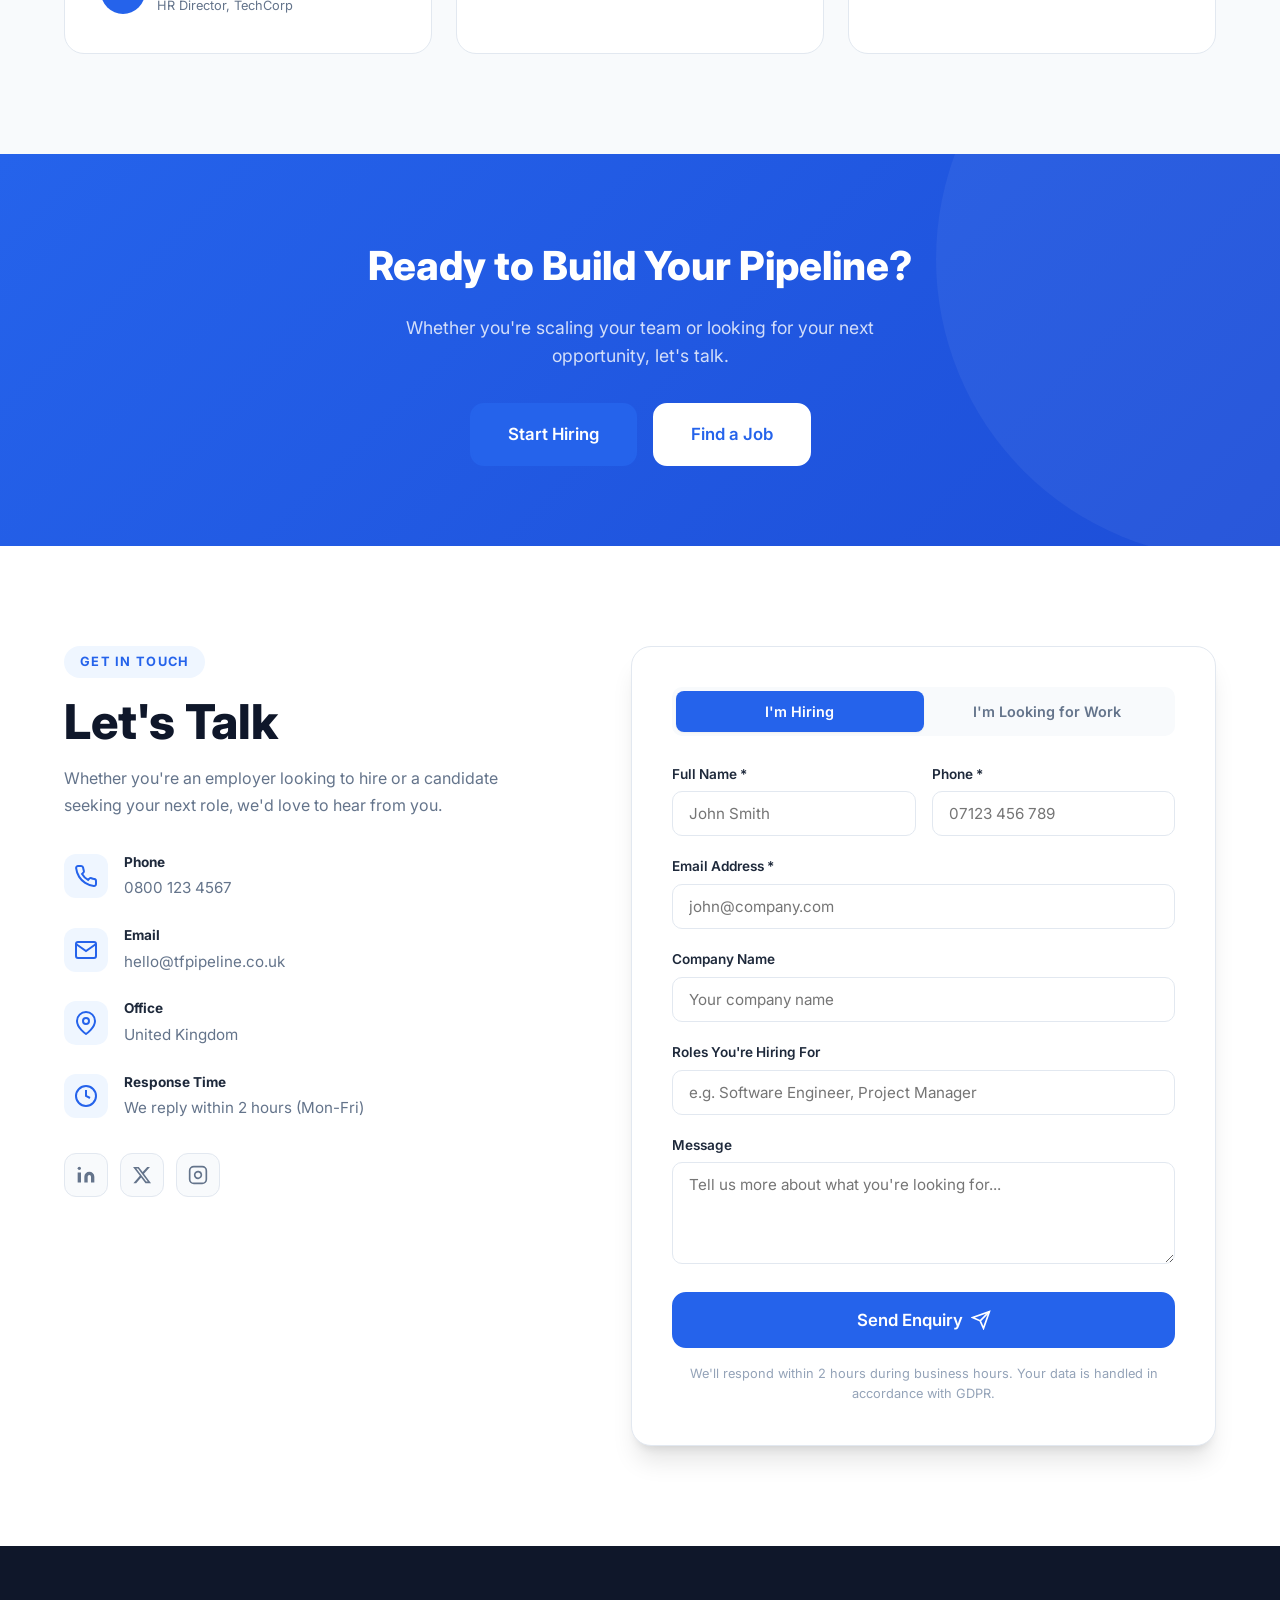
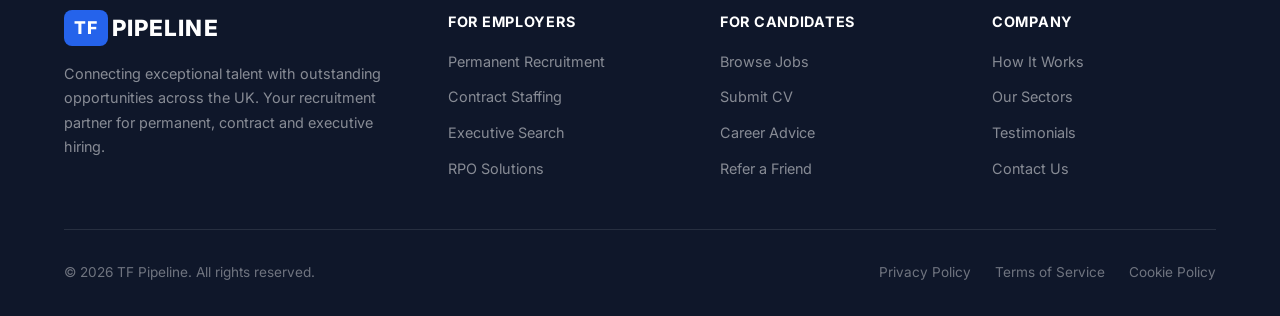
==== commit 9cffb246: "Enhance site with SEO, accessibility, and deployment tooling - Add Open Graph, Twitter Card, and JSO" ====
--- a/index.html
+++ b/index.html
@@ -7,22 +7,54 @@
     <meta name="keywords" content="recruitment, hiring, talent pipeline, staffing, jobs, UK recruitment agency, executive search, contract staffing, permanent recruitment, TF Pipeline">
     <meta name="author" content="TF Pipeline">
     <meta name="robots" content="index, follow">
+    <meta name="theme-color" content="#6366f1">
+    <!-- Open Graph -->
     <meta property="og:title" content="TF Pipeline | Recruitment That Delivers Results">
     <meta property="og:description" content="The UK's leading recruitment agency. Connecting exceptional talent with outstanding opportunities. Fast, reliable, results-driven.">
     <meta property="og:type" content="website">
     <meta property="og:url" content="https://www.tfpipeline.co.uk">
+    <meta property="og:image" content="https://www.tfpipeline.co.uk/og-image.png">
+    <meta property="og:site_name" content="TF Pipeline">
+    <meta property="og:locale" content="en_GB">
+    <!-- Twitter Card -->
+    <meta name="twitter:card" content="summary_large_image">
+    <meta name="twitter:title" content="TF Pipeline | Recruitment That Delivers Results">
+    <meta name="twitter:description" content="The UK's leading recruitment agency. Fast, reliable, results-driven hiring solutions.">
+    <meta name="twitter:image" content="https://www.tfpipeline.co.uk/og-image.png">
+    <!-- Structured Data -->
+    <script type="application/ld+json">
+    {
+      "@context": "https://schema.org",
+      "@type": "EmploymentAgency",
+      "name": "TF Pipeline",
+      "description": "The UK's leading recruitment agency connecting exceptional talent with outstanding opportunities.",
+      "url": "https://www.tfpipeline.co.uk",
+      "areaServed": "United Kingdom",
+      "serviceType": ["Permanent Recruitment", "Contract Staffing", "Executive Search", "RPO"],
+      "contactPoint": {
+        "@type": "ContactPoint",
+        "contactType": "customer service",
+        "availableLanguage": "English"
+      }
+    }
+    </script>
     <title>TF Pipeline | Recruitment That Delivers Results</title>
     <link rel="canonical" href="https://www.tfpipeline.co.uk">
+    <link rel="icon" type="image/svg+xml" href="data:image/svg+xml,%3Csvg xmlns='http://www.w3.org/2000/svg' viewBox='0 0 100 100'%3E%3Crect rx='20' width='100' height='100' fill='%236366f1'/%3E%3Ctext x='50' y='68' text-anchor='middle' fill='white' font-family='sans-serif' font-weight='900' font-size='52'%3ETF%3C/text%3E%3C/svg%3E">
+    <link rel="apple-touch-icon" href="data:image/svg+xml,%3Csvg xmlns='http://www.w3.org/2000/svg' viewBox='0 0 100 100'%3E%3Crect rx='20' width='100' height='100' fill='%236366f1'/%3E%3Ctext x='50' y='68' text-anchor='middle' fill='white' font-family='sans-serif' font-weight='900' font-size='52'%3ETF%3C/text%3E%3C/svg%3E">
     <link rel="preconnect" href="https://fonts.googleapis.com">
     <link rel="preconnect" href="https://fonts.gstatic.com" crossorigin>
     <link href="https://fonts.googleapis.com/css2?family=Inter:wght@400;500;600;700;800;900&display=swap" rel="stylesheet">
     <link rel="stylesheet" href="styles.css">
 </head>
 <body>
+    <!-- Skip to content for accessibility -->
+    <a href="#home" class="skip-link">Skip to main content</a>
+
     <!-- Navigation -->
-    <nav class="navbar" id="navbar">
+    <nav class="navbar" id="navbar" role="navigation" aria-label="Main navigation">
         <div class="container nav-container">
-            <a href="#" class="logo">
+            <a href="#" class="logo" aria-label="TF Pipeline - Home">
                 <span class="logo-tf">TF</span>
                 <span class="logo-pipeline">PIPELINE</span>
             </a>
@@ -47,6 +79,7 @@
     </nav>
 
     <!-- Hero Section -->
+    <main>
     <section class="hero" id="home">
         <div class="hero-bg">
             <div class="hero-gradient"></div>
@@ -468,7 +501,7 @@
                     </div>
                 </div>
                 <div class="contact-form-wrapper">
-                    <form class="contact-form" id="contactForm">
+                    <form class="contact-form" id="contactForm" aria-label="Contact form">
                         <div class="form-tabs">
                             <button type="button" class="form-tab active" data-tab="employer">I'm Hiring</button>
                             <button type="button" class="form-tab" data-tab="candidate">I'm Looking for Work</button>
@@ -525,6 +558,8 @@
     </section>
 
     <!-- Footer -->
+    </main>
+
     <footer class="footer">
         <div class="container">
             <div class="footer-grid">
--- a/styles.css
+++ b/styles.css
@@ -57,6 +57,38 @@
 
 img { max-width: 100%; display: block; }
 a { text-decoration: none; color: inherit; }
+
+/* Skip link for accessibility */
+.skip-link {
+    position: absolute;
+    top: -100%;
+    left: 16px;
+    z-index: 10000;
+    padding: 12px 24px;
+    background: var(--primary);
+    color: #fff;
+    border-radius: var(--radius);
+    font-weight: 600;
+    transition: top 0.2s;
+}
+.skip-link:focus {
+    top: 16px;
+}
+
+/* Focus-visible for keyboard users */
+:focus-visible {
+    outline: 3px solid var(--primary-light);
+    outline-offset: 2px;
+}
+
+/* Reduced motion preference */
+@media (prefers-reduced-motion: reduce) {
+    *, *::before, *::after {
+        animation-duration: 0.01ms !important;
+        transition-duration: 0.01ms !important;
+        scroll-behavior: auto !important;
+    }
+}
 ul { list-style: none; }
 
 .container {
